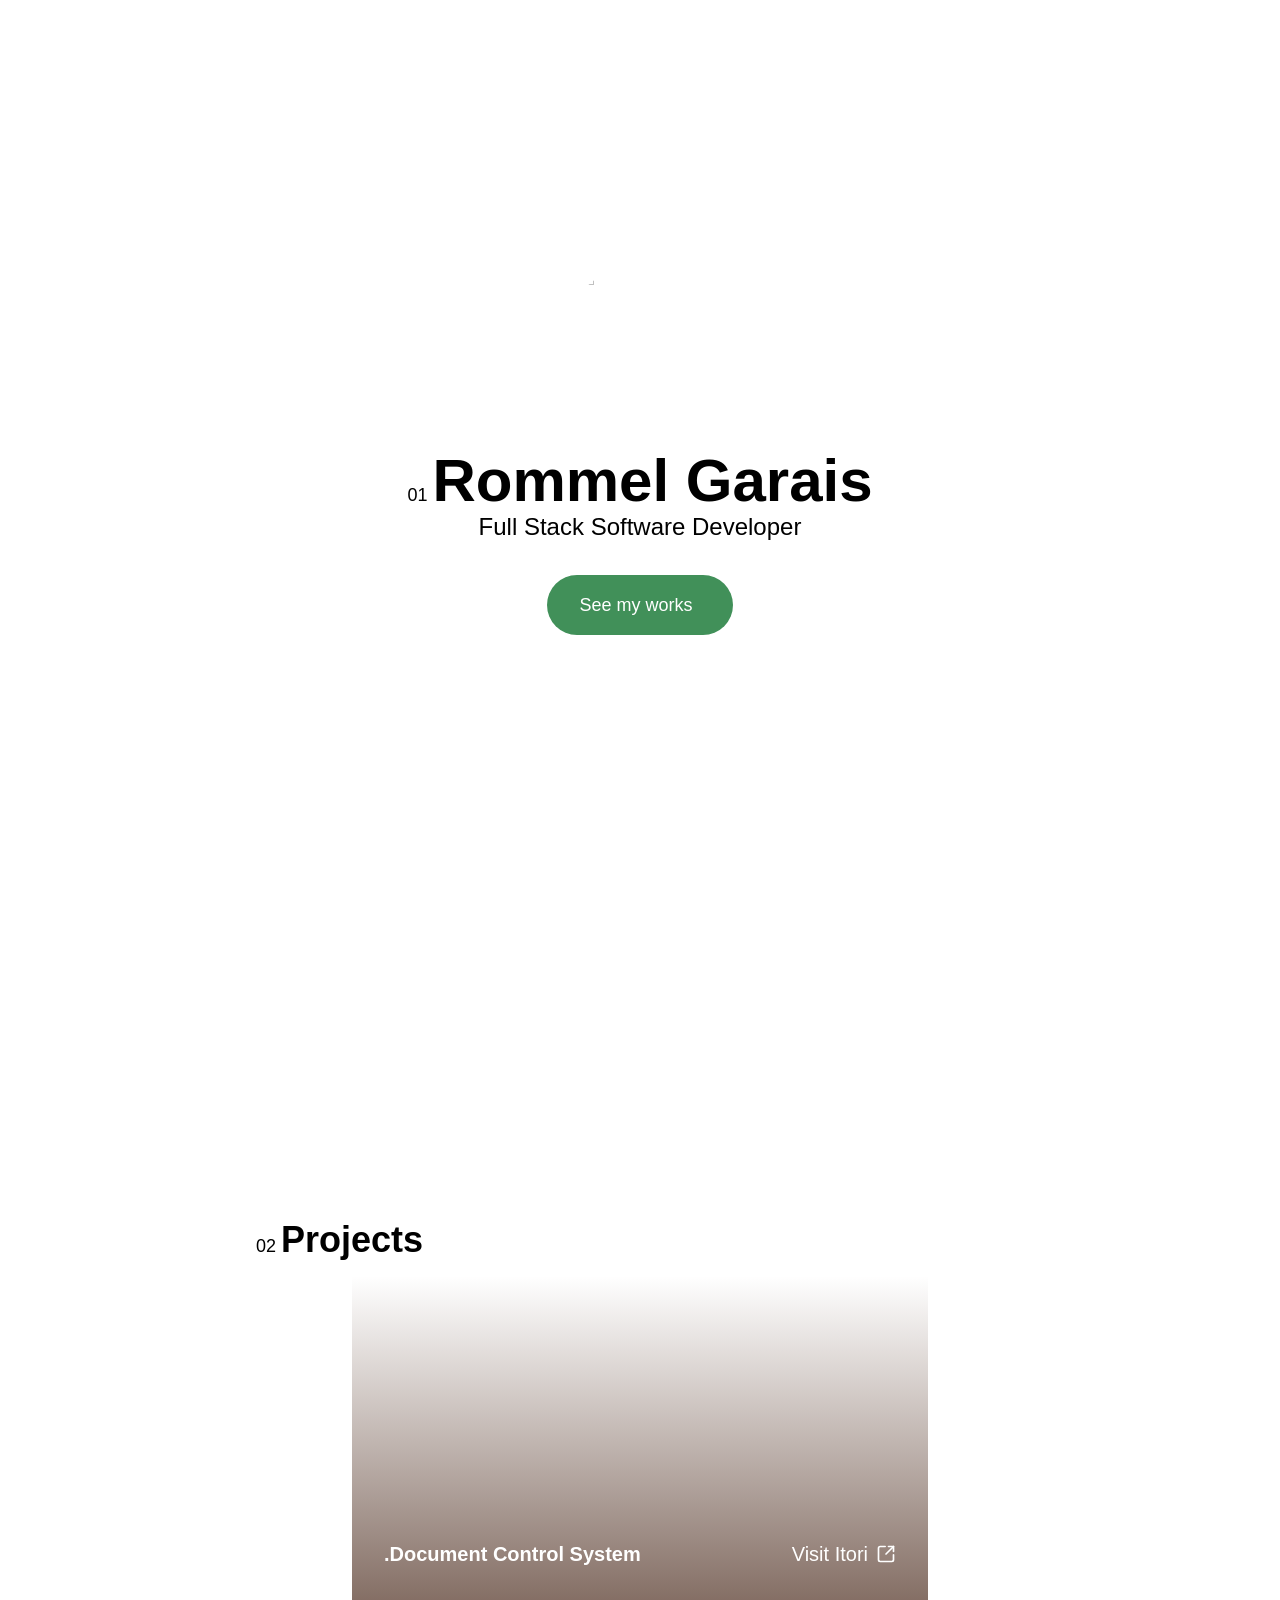
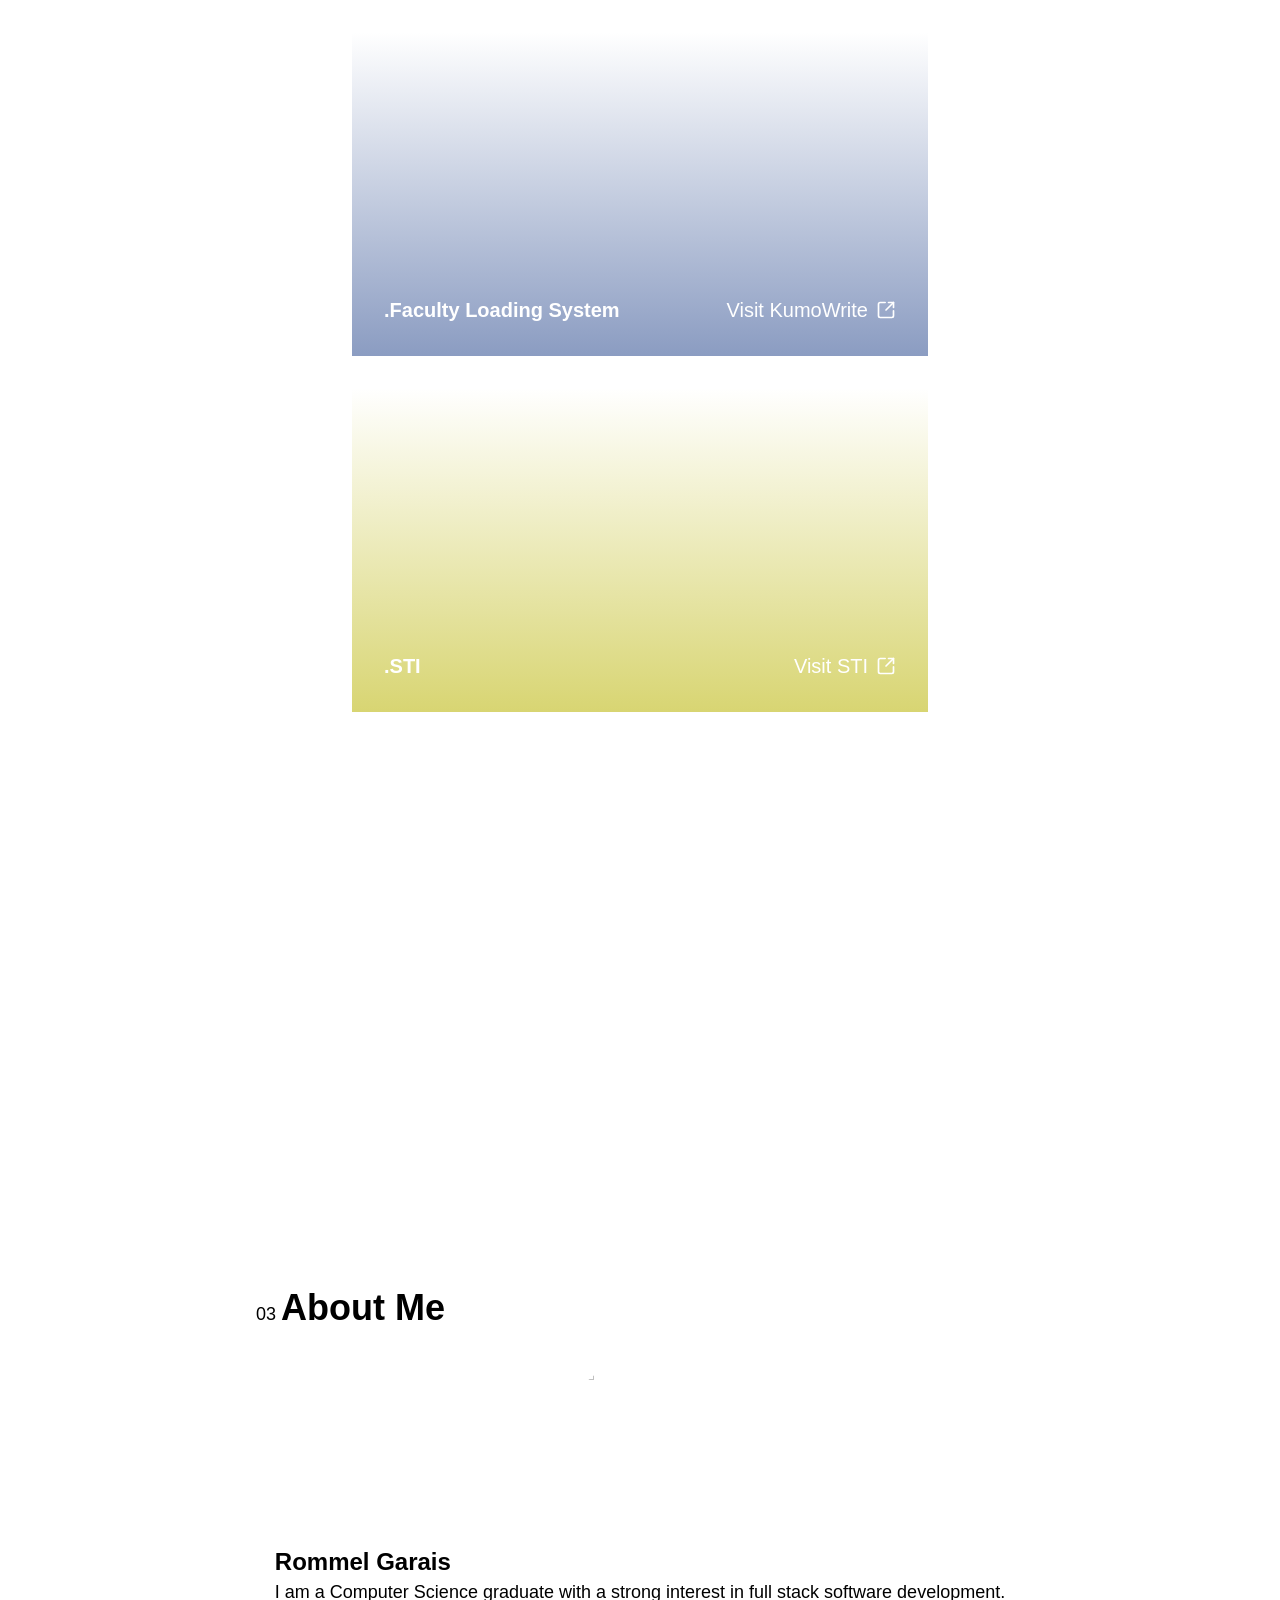
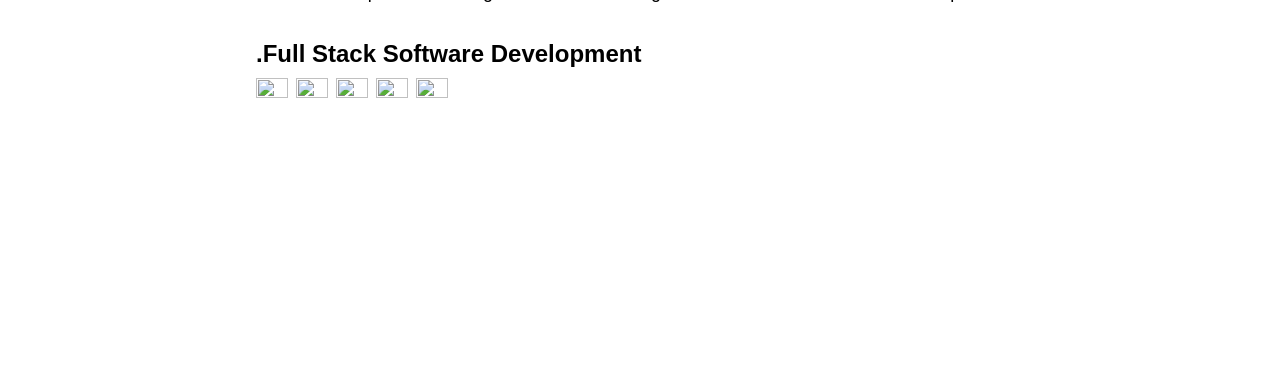
==== index.html @ 4a75caa4 "Integrate tailwindcss" ====
<!doctype html>
<html lang="en">
  <head>
    <meta charset="UTF-8" />
    <meta name="viewport" content="width=device-width, initial-scale=1.0" />
    <link href="./output.css" rel="stylesheet" />
    <title>Rommel Garais | Full Stack Developer</title>
  </head>
  <body class="flex flex-col gap-16">
    <section class="h-dvh">
      <div
        class="flex flex-col gap-4 md:gap-8 items-center justify-center h-full p-8 md:p-64"
      >
        <img
          src="./assets//images/profile-pic.webp"
          class="rounded-full aspect-square object-cover w-4/5 md:w-1/5"
          alt=""
        />
        <div class="flex flex-col gap-4 md:gap-8 items-center">
          <div>
            <p class="text-center">
              01 <span class="display1">Rommel Garais</span>
            </p>
            <p class="subdisplay text-center">Full Stack Software Developer</p>
          </div>
          <a
            href="#projects"
            class="cursor-pointer rounded-full px-8 py-4 bg-primary text-white w-full md:w-fit flex justify-center items-center gap-2"
          >
            <p>See my works</p>
            <img src="./assets/icons/arrow-right.svg" alt="" />
          </a>
        </div>
      </div>
    </section>
    <section class="h-max" id="projects">
      <div class="flex flex-col gap-4 p-8 md:p-64">
        <p>
          02
          <span class="display2">Projects</span>
        </p>
        <div class="flex flex-col gap-4 md:gap-8 md:mx-24">
          <div
            class="relative z-50 before:bg-linear-to-b before:from-white/0 before:to-[#5C3F32]/75 before:content-[''] before:absolute before:inset-0"
          >
            <div
              class="aspect-video group cursor-pointer w-full object-cover bg-cover bg-top flex items-end p-4 md:p-8 justify-between bg-[url('/assets/images/Itori-HomePage-Front.webp')]"
            >
              <h2 class="relative text-white">.Document Control System</h2>
              <a href="" class="relative text-white flex gap-2 hover:underline"
                ><span class="hidden md:block text-xl">Visit Itori</span>
                <img src="./assets/icons/square-arrow-up-right-exit.svg"
              /></a>
            </div>
          </div>
          <div
            class="relative z-50 before:bg-linear-to-b before:from-white/0 before:to-[#647BAD]/75 before:content-[''] before:absolute before:inset-0"
          >
            <div
              class="aspect-video group cursor-pointer w-full object-cover bg-cover bg-top flex items-end p-4 md:p-8 justify-between bg-[url('/assets/images/KumoWrite-HomePage-Front.webp')]"
            >
              <h2 class="relative text-white">.Faculty Loading System</h2>
              <a href="" class="relative text-white flex gap-2 hover:underline"
                ><span class="hidden md:block text-xl">Visit KumoWrite</span>
                <img src="./assets/icons/square-arrow-up-right-exit.svg" />
              </a>
            </div>
          </div>
          <div
            class="relative z-50 before:bg-linear-to-b before:from-white/0 before:to-[#CBC743]/75 before:content-[''] before:absolute before:inset-0"
          >
            <div
              class="aspect-video group cursor-pointer w-full object-cover bg-cover bg-top flex items-end p-4 md:p-8 justify-between bg-[url('/assets/images/stipromotionalWebPage-Front.webp')]"
            >
              <h2 class="relative text-white">.STI</h2>
              <a href="" class="relative text-white flex gap-2 hover:underline"
                ><span class="hidden md:block text-xl">Visit STI</span>
                <img src="./assets/icons/square-arrow-up-right-exit.svg" />
              </a>
            </div>
          </div>
        </div>
      </div>
    </section>
    <section class="h-dvh" id="aboutme">
      <div class="flex flex-col gap-8 p-8 md:p-64">
        <p>
          03
          <span class="display2">About Me</span>
        </p>
        <div class="flex flex-col justify-center items-center gap-8">
          <img
            src="./assets//images/profile-pic.webp"
            class="rounded-full aspect-square object-cover w-2/3 md:w-1/5"
            alt=""
          />
          <div>
            <h1>Rommel Garais</h1>
            <p>
              I am a Computer Science graduate with a strong interest in full
              stack software development.
            </p>
          </div>
        </div>
        <div class="">
          <div class="flex flex-col gap-2">
            <h1>.Full Stack Software Development</h1>
            <div class="flex gap-2">
              <img
                class="aspect-square w-8"
                src="./assets/icons/vscode-icon.svg"
                alt=""
              />
              <img
                class="aspect-square w-8"
                src="./assets/icons/html-icon.svg"
                alt=""
              />
              <img
                class="aspect-square w-8"
                src="./assets/icons/css-icon.svg"
                alt=""
              />
              <img
                class="aspect-square w-8"
                src="./assets/icons/javasript-icon.svg"
                alt=""
              />
              <img
                class="aspect-square w-8"
                src="./assets/icons/php-icon.svg"
                alt=""
              />
            </div>
          </div>
        </div>
      </div>
    </section>
  </body>
</html>
---- output.css ----
/*! tailwindcss v4.3.5 | MIT License | https://tailwindcss.com */
@layer properties;
@layer theme, base, components, utilities;
@layer theme {
  :root, :host {
    --font-sans: -apple-system, BlinkMacSystemFont, "Segoe UI", Roboto, "Helvetica Neue",
      "Noto Sans", Arial, sans-serif, "Apple Color Emoji", "Segoe UI Emoji",
      "Segoe UI Symbol", "Noto Color Emoji";
    --font-mono: ui-monospace, SFMono-Regular, Menlo, Monaco, Consolas, "Liberation Mono",
      "Courier New", monospace;
    --color-red-400: oklch(70.4% 0.191 22.216);
    --color-blue-400: oklch(70.7% 0.165 254.624);
    --color-black: #000;
    --color-white: #fff;
    --spacing: 0.25rem;
    --text-lg: 1.125rem;
    --text-lg--line-height: calc(1.75 / 1.125);
    --text-xl: 1.25rem;
    --text-xl--line-height: calc(1.75 / 1.25);
    --text-2xl: 1.5rem;
    --text-2xl--line-height: calc(2 / 1.5);
    --text-4xl: 2.25rem;
    --text-4xl--line-height: calc(2.5 / 2.25);
    --text-6xl: 3.75rem;
    --text-6xl--line-height: 1;
    --font-weight-semibold: 600;
    --font-weight-bold: 700;
    --aspect-video: 16 / 9;
    --default-font-family: var(--font-sans);
    --default-mono-font-family: var(--font-mono);
    --font-consola: "Consola", sans-serif;
    --color-primary: #419059;
  }
}
@layer base {
  *, ::after, ::before, ::backdrop, ::file-selector-button {
    box-sizing: border-box;
    margin: 0;
    padding: 0;
    border: 0 solid;
  }
  html, :host {
    line-height: 1.5;
    -webkit-text-size-adjust: 100%;
    tab-size: 4;
    font-family: var(--default-font-family, -apple-system, BlinkMacSystemFont, "Segoe UI", Roboto, "Helvetica Neue", "Noto Sans", Arial, sans-serif, "Apple Color Emoji", "Segoe UI Emoji", "Segoe UI Symbol", "Noto Color Emoji");
    font-feature-settings: var(--default-font-feature-settings, normal);
    font-variation-settings: var(--default-font-variation-settings, normal);
    -webkit-tap-highlight-color: transparent;
  }
  hr {
    height: 0;
    color: inherit;
    border-top-width: 1px;
  }
  abbr:where([title]) {
    -webkit-text-decoration: underline dotted;
    text-decoration: underline dotted;
  }
  h1, h2, h3, h4, h5, h6 {
    font-size: inherit;
    font-weight: inherit;
  }
  a {
    color: inherit;
    -webkit-text-decoration: inherit;
    text-decoration: inherit;
  }
  b, strong {
    font-weight: bolder;
  }
  code, kbd, samp, pre {
    font-family: var(--default-mono-font-family, ui-monospace, SFMono-Regular, Menlo, Monaco, Consolas, "Liberation Mono", "Courier New", monospace);
    font-feature-settings: var(--default-mono-font-feature-settings, normal);
    font-variation-settings: var(--default-mono-font-variation-settings, normal);
    font-size: 1em;
  }
  small {
    font-size: 80%;
  }
  sub, sup {
    font-size: 75%;
    line-height: 0;
    position: relative;
    vertical-align: baseline;
  }
  sub {
    bottom: -0.25em;
  }
  sup {
    top: -0.5em;
  }
  table {
    text-indent: 0;
    border-color: inherit;
    border-collapse: collapse;
  }
  :-moz-focusring:where(:not(iframe)) {
    outline: auto;
  }
  progress {
    vertical-align: baseline;
  }
  summary {
    display: list-item;
  }
  ol, ul, menu {
    list-style: none;
  }
  img, svg, video, canvas, audio, iframe, embed, object {
    display: block;
    vertical-align: middle;
  }
  img, video {
    max-width: 100%;
    height: auto;
  }
  button, input, select, optgroup, textarea, ::file-selector-button {
    font: inherit;
    font-feature-settings: inherit;
    font-variation-settings: inherit;
    letter-spacing: inherit;
    color: inherit;
    border-radius: 0;
    background-color: transparent;
    opacity: 1;
  }
  :where(select:is([multiple], [size])) optgroup {
    font-weight: bolder;
  }
  :where(select:is([multiple], [size])) optgroup option {
    padding-inline-start: 20px;
  }
  ::file-selector-button {
    margin-inline-end: 4px;
  }
  ::placeholder {
    opacity: 1;
  }
  @supports (not (-webkit-appearance: -apple-pay-button))  or (contain-intrinsic-size: 1px) {
    ::placeholder {
      color: currentcolor;
      @supports (color: color-mix(in lab, red, red)) {
        color: color-mix(in oklab, currentcolor 50%, transparent);
      }
    }
  }
  textarea {
    resize: vertical;
  }
  ::-webkit-search-decoration {
    -webkit-appearance: none;
  }
  ::-webkit-date-and-time-value {
    min-height: 1lh;
    text-align: inherit;
  }
  ::-webkit-datetime-edit {
    display: inline-flex;
  }
  ::-webkit-datetime-edit-fields-wrapper {
    padding: 0;
  }
  ::-webkit-datetime-edit, ::-webkit-datetime-edit-year-field, ::-webkit-datetime-edit-month-field, ::-webkit-datetime-edit-day-field, ::-webkit-datetime-edit-hour-field, ::-webkit-datetime-edit-minute-field, ::-webkit-datetime-edit-second-field, ::-webkit-datetime-edit-millisecond-field, ::-webkit-datetime-edit-meridiem-field {
    padding-block: 0;
  }
  ::-webkit-calendar-picker-indicator {
    line-height: 1;
  }
  :-moz-ui-invalid {
    box-shadow: none;
  }
  button, input:where([type="button"], [type="reset"], [type="submit"]), ::file-selector-button {
    appearance: button;
  }
  ::-webkit-inner-spin-button, ::-webkit-outer-spin-button {
    height: auto;
  }
  [hidden]:where(:not([hidden="until-found"])) {
    display: none !important;
  }
}
@layer utilities {
  .relative {
    position: relative;
  }
  .z-50 {
    z-index: 50;
  }
  .m-8 {
    margin: calc(var(--spacing) * 8);
  }
  .flex {
    display: flex;
  }
  .grid {
    display: grid;
  }
  .hidden {
    display: none;
  }
  .inline {
    display: inline;
  }
  .table {
    display: table;
  }
  .aspect-square {
    aspect-ratio: 1 / 1;
  }
  .aspect-video {
    aspect-ratio: var(--aspect-video);
  }
  .h-40 {
    height: calc(var(--spacing) * 40);
  }
  .h-dvh {
    height: 100dvh;
  }
  .h-full {
    height: 100%;
  }
  .h-max {
    height: max-content;
  }
  .w-1 {
    width: var(--spacing);
  }
  .w-1\/2 {
    width: calc(1 / 2 * 100%);
  }
  .w-1\/3 {
    width: calc(1 / 3 * 100%);
  }
  .w-2 {
    width: calc(var(--spacing) * 2);
  }
  .w-2\/3 {
    width: calc(2 / 3 * 100%);
  }
  .w-4 {
    width: calc(var(--spacing) * 4);
  }
  .w-4\/5 {
    width: calc(4 / 5 * 100%);
  }
  .w-8 {
    width: calc(var(--spacing) * 8);
  }
  .w-20 {
    width: calc(var(--spacing) * 20);
  }
  .w-full {
    width: 100%;
  }
  .border-collapse {
    border-collapse: collapse;
  }
  .transform {
    transform: var(--tw-rotate-x, ) var(--tw-rotate-y, ) var(--tw-rotate-z, ) var(--tw-skew-x, ) var(--tw-skew-y, );
  }
  .cursor-pointer {
    cursor: pointer;
  }
  .resize {
    resize: both;
  }
  .grid-cols-2 {
    grid-template-columns: repeat(2, minmax(0, 1fr));
  }
  .flex-col {
    flex-direction: column;
  }
  .items-center {
    align-items: center;
  }
  .items-end {
    align-items: flex-end;
  }
  .justify-between {
    justify-content: space-between;
  }
  .justify-center {
    justify-content: center;
  }
  .gap-2 {
    gap: calc(var(--spacing) * 2);
  }
  .gap-4 {
    gap: calc(var(--spacing) * 4);
  }
  .gap-8 {
    gap: calc(var(--spacing) * 8);
  }
  .gap-16 {
    gap: calc(var(--spacing) * 16);
  }
  .rounded-full {
    border-radius: calc(infinity * 1px);
  }
  .border {
    border-style: var(--tw-border-style);
    border-width: 1px;
  }
  .bg-black {
    background-color: var(--color-black);
  }
  .bg-black\/50 {
    background-color: color-mix(in srgb, #000 50%, transparent);
    @supports (color: color-mix(in lab, red, red)) {
      background-color: color-mix(in oklab, var(--color-black) 50%, transparent);
    }
  }
  .bg-primary {
    background-color: var(--color-primary);
  }
  .bg-red-400 {
    background-color: var(--color-red-400);
  }
  .bg-red-400\/50 {
    background-color: color-mix(in srgb, oklch(70.4% 0.191 22.216) 50%, transparent);
    @supports (color: color-mix(in lab, red, red)) {
      background-color: color-mix(in oklab, var(--color-red-400) 50%, transparent);
    }
  }
  .bg-linear-to-b {
    --tw-gradient-position: to bottom;
    @supports (background-image: linear-gradient(in lab, red, red)) {
      --tw-gradient-position: to bottom in oklab;
    }
    background-image: linear-gradient(var(--tw-gradient-stops));
  }
  .bg-linear-to-r {
    --tw-gradient-position: to right;
    @supports (background-image: linear-gradient(in lab, red, red)) {
      --tw-gradient-position: to right in oklab;
    }
    background-image: linear-gradient(var(--tw-gradient-stops));
  }
  .bg-\[url\(\'\/assets\/images\/Itori-HomePage-Front\.webp\'\)\] {
    background-image: url('/assets/images/Itori-HomePage-Front.webp');
  }
  .bg-\[url\(\'\/assets\/images\/KumoWrite-HomePage-Front\.webp\'\)\] {
    background-image: url('/assets/images/KumoWrite-HomePage-Front.webp');
  }
  .bg-\[url\(\'\/assets\/images\/stippromotionalWebPage-Front\.webp\'\)\] {
    background-image: url('/assets/images/stippromotionalWebPage-Front.webp');
  }
  .bg-\[url\(\'\/assets\/images\/stipromotionalWebPage-Front\.webp\'\)\] {
    background-image: url('/assets/images/stipromotionalWebPage-Front.webp');
  }
  .from-red-400 {
    --tw-gradient-from: var(--color-red-400);
    --tw-gradient-stops: var(--tw-gradient-via-stops, var(--tw-gradient-position), var(--tw-gradient-from) var(--tw-gradient-from-position), var(--tw-gradient-to) var(--tw-gradient-to-position));
  }
  .to-blue-400 {
    --tw-gradient-to: var(--color-blue-400);
    --tw-gradient-stops: var(--tw-gradient-via-stops, var(--tw-gradient-position), var(--tw-gradient-from) var(--tw-gradient-from-position), var(--tw-gradient-to) var(--tw-gradient-to-position));
  }
  .bg-cover {
    background-size: cover;
  }
  .bg-top {
    background-position: top;
  }
  .object-contain {
    object-fit: contain;
  }
  .object-cover {
    object-fit: cover;
  }
  .object-scale-down {
    object-fit: scale-down;
  }
  .object-top {
    object-position: top;
  }
  .p-4 {
    padding: calc(var(--spacing) * 4);
  }
  .p-8 {
    padding: calc(var(--spacing) * 8);
  }
  .px-8 {
    padding-inline: calc(var(--spacing) * 8);
  }
  .py-4 {
    padding-block: calc(var(--spacing) * 4);
  }
  .text-center {
    text-align: center;
  }
  .text-2xl {
    font-size: var(--text-2xl);
    line-height: var(--tw-leading, var(--text-2xl--line-height));
  }
  .text-xl {
    font-size: var(--text-xl);
    line-height: var(--tw-leading, var(--text-xl--line-height));
  }
  .text-white {
    color: var(--color-white);
  }
  .lowercase {
    text-transform: lowercase;
  }
  .underline {
    text-decoration-line: underline;
  }
  .outline {
    outline-style: var(--tw-outline-style);
    outline-width: 1px;
  }
  @media (hover: hover) {
    :is(:where(.group):hover .group-hover\:block) {
      display: block;
    }
    :is(:where(.group):hover .group-hover\:inline) {
      display: inline;
    }
    :is(:where(.group):hover .group-hover\:bg-red-400) {
      background-color: var(--color-red-400);
    }
    :is(:where(.group):hover .group-hover\:text-red-400) {
      color: var(--color-red-400);
    }
    :is(:where(.group):hover .group-hover\:underline) {
      text-decoration-line: underline;
    }
  }
  .before\:absolute::before {
    content: var(--tw-content);
    position: absolute;
  }
  .before\:inset-0::before {
    content: var(--tw-content);
    inset: 0px;
  }
  .before\:bg-red-400\/50::before {
    content: var(--tw-content);
    background-color: color-mix(in srgb, oklch(70.4% 0.191 22.216) 50%, transparent);
    @supports (color: color-mix(in lab, red, red)) {
      background-color: color-mix(in oklab, var(--color-red-400) 50%, transparent);
    }
  }
  .before\:bg-linear-to-b::before {
    content: var(--tw-content);
    --tw-gradient-position: to bottom;
    @supports (background-image: linear-gradient(in lab, red, red)) {
      --tw-gradient-position: to bottom in oklab;
    }
    background-image: linear-gradient(var(--tw-gradient-stops));
  }
  .before\:from-\[\#5C3F32\]::before {
    content: var(--tw-content);
    --tw-gradient-from: #5C3F32;
    --tw-gradient-stops: var(--tw-gradient-via-stops, var(--tw-gradient-position), var(--tw-gradient-from) var(--tw-gradient-from-position), var(--tw-gradient-to) var(--tw-gradient-to-position));
  }
  .before\:from-red-400::before {
    content: var(--tw-content);
    --tw-gradient-from: var(--color-red-400);
    --tw-gradient-stops: var(--tw-gradient-via-stops, var(--tw-gradient-position), var(--tw-gradient-from) var(--tw-gradient-from-position), var(--tw-gradient-to) var(--tw-gradient-to-position));
  }
  .before\:from-red-400\/50::before {
    content: var(--tw-content);
    --tw-gradient-from: color-mix(in srgb, oklch(70.4% 0.191 22.216) 50%, transparent);
    @supports (color: color-mix(in lab, red, red)) {
      --tw-gradient-from: color-mix(in oklab, var(--color-red-400) 50%, transparent);
    }
    --tw-gradient-stops: var(--tw-gradient-via-stops, var(--tw-gradient-position), var(--tw-gradient-from) var(--tw-gradient-from-position), var(--tw-gradient-to) var(--tw-gradient-to-position));
  }
  .before\:from-white\/0::before {
    content: var(--tw-content);
    --tw-gradient-from: color-mix(in srgb, #fff 0%, transparent);
    @supports (color: color-mix(in lab, red, red)) {
      --tw-gradient-from: color-mix(in oklab, var(--color-white) 0%, transparent);
    }
    --tw-gradient-stops: var(--tw-gradient-via-stops, var(--tw-gradient-position), var(--tw-gradient-from) var(--tw-gradient-from-position), var(--tw-gradient-to) var(--tw-gradient-to-position));
  }
  .before\:to-\[\#5C3F32\]::before {
    content: var(--tw-content);
    --tw-gradient-to: #5C3F32;
    --tw-gradient-stops: var(--tw-gradient-via-stops, var(--tw-gradient-position), var(--tw-gradient-from) var(--tw-gradient-from-position), var(--tw-gradient-to) var(--tw-gradient-to-position));
  }
  .before\:to-\[\#5C3F32\]\/75::before {
    content: var(--tw-content);
    --tw-gradient-to: color-mix(in oklab, #5C3F32 75%, transparent);
    --tw-gradient-stops: var(--tw-gradient-via-stops, var(--tw-gradient-position), var(--tw-gradient-from) var(--tw-gradient-from-position), var(--tw-gradient-to) var(--tw-gradient-to-position));
  }
  .before\:to-\[\#647BAD\]::before {
    content: var(--tw-content);
    --tw-gradient-to: #647BAD;
    --tw-gradient-stops: var(--tw-gradient-via-stops, var(--tw-gradient-position), var(--tw-gradient-from) var(--tw-gradient-from-position), var(--tw-gradient-to) var(--tw-gradient-to-position));
  }
  .before\:to-\[\#647BAD\]\/25::before {
    content: var(--tw-content);
    --tw-gradient-to: color-mix(in oklab, #647BAD 25%, transparent);
    --tw-gradient-stops: var(--tw-gradient-via-stops, var(--tw-gradient-position), var(--tw-gradient-from) var(--tw-gradient-from-position), var(--tw-gradient-to) var(--tw-gradient-to-position));
  }
  .before\:to-\[\#647BAD\]\/50::before {
    content: var(--tw-content);
    --tw-gradient-to: color-mix(in oklab, #647BAD 50%, transparent);
    --tw-gradient-stops: var(--tw-gradient-via-stops, var(--tw-gradient-position), var(--tw-gradient-from) var(--tw-gradient-from-position), var(--tw-gradient-to) var(--tw-gradient-to-position));
  }
  .before\:to-\[\#647BAD\]\/75::before {
    content: var(--tw-content);
    --tw-gradient-to: color-mix(in oklab, #647BAD 75%, transparent);
    --tw-gradient-stops: var(--tw-gradient-via-stops, var(--tw-gradient-position), var(--tw-gradient-from) var(--tw-gradient-from-position), var(--tw-gradient-to) var(--tw-gradient-to-position));
  }
  .before\:to-\[\#CBC743\]::before {
    content: var(--tw-content);
    --tw-gradient-to: #CBC743;
    --tw-gradient-stops: var(--tw-gradient-via-stops, var(--tw-gradient-position), var(--tw-gradient-from) var(--tw-gradient-from-position), var(--tw-gradient-to) var(--tw-gradient-to-position));
  }
  .before\:to-\[\#CBC743\]\/75::before {
    content: var(--tw-content);
    --tw-gradient-to: color-mix(in oklab, #CBC743 75%, transparent);
    --tw-gradient-stops: var(--tw-gradient-via-stops, var(--tw-gradient-position), var(--tw-gradient-from) var(--tw-gradient-from-position), var(--tw-gradient-to) var(--tw-gradient-to-position));
  }
  .before\:to-blue-400::before {
    content: var(--tw-content);
    --tw-gradient-to: var(--color-blue-400);
    --tw-gradient-stops: var(--tw-gradient-via-stops, var(--tw-gradient-position), var(--tw-gradient-from) var(--tw-gradient-from-position), var(--tw-gradient-to) var(--tw-gradient-to-position));
  }
  .before\:to-blue-400\/50::before {
    content: var(--tw-content);
    --tw-gradient-to: color-mix(in srgb, oklch(70.7% 0.165 254.624) 50%, transparent);
    @supports (color: color-mix(in lab, red, red)) {
      --tw-gradient-to: color-mix(in oklab, var(--color-blue-400) 50%, transparent);
    }
    --tw-gradient-stops: var(--tw-gradient-via-stops, var(--tw-gradient-position), var(--tw-gradient-from) var(--tw-gradient-from-position), var(--tw-gradient-to) var(--tw-gradient-to-position));
  }
  .before\:content-\[\'\'\]::before {
    --tw-content: '';
    content: var(--tw-content);
  }
  @media (hover: hover) {
    .hover\:block:hover {
      display: block;
    }
    .hover\:inline:hover {
      display: inline;
    }
    .hover\:text-red-400:hover {
      color: var(--color-red-400);
    }
    .hover\:underline:hover {
      text-decoration-line: underline;
    }
    .hover\:shadow-2xl:hover {
      --tw-shadow: 0 25px 50px -12px var(--tw-shadow-color, rgb(0 0 0 / 0.25));
      box-shadow: var(--tw-inset-shadow), var(--tw-inset-ring-shadow), var(--tw-ring-offset-shadow), var(--tw-ring-shadow), var(--tw-shadow);
    }
  }
  @media (width >= 48rem) {
    .md\:m-24 {
      margin: calc(var(--spacing) * 24);
    }
    .md\:mx-24 {
      margin-inline: calc(var(--spacing) * 24);
    }
    .md\:block {
      display: block;
    }
    .md\:w-1\/5 {
      width: calc(1 / 5 * 100%);
    }
    .md\:w-fit {
      width: fit-content;
    }
    .md\:gap-8 {
      gap: calc(var(--spacing) * 8);
    }
    .md\:gap-12 {
      gap: calc(var(--spacing) * 12);
    }
    .md\:gap-16 {
      gap: calc(var(--spacing) * 16);
    }
    .md\:p-8 {
      padding: calc(var(--spacing) * 8);
    }
    .md\:p-16 {
      padding: calc(var(--spacing) * 16);
    }
    .md\:p-32 {
      padding: calc(var(--spacing) * 32);
    }
    .md\:p-48 {
      padding: calc(var(--spacing) * 48);
    }
    .md\:p-56 {
      padding: calc(var(--spacing) * 56);
    }
    .md\:p-64 {
      padding: calc(var(--spacing) * 64);
    }
  }
}
@font-face {
  font-family: "Consola";
  src: url("./assets/fonts/CONSOLA.TTF");
}
.display1 {
  font-family: var(--font-consola);
  font-size: var(--text-6xl);
  line-height: var(--tw-leading, var(--text-6xl--line-height));
  --tw-font-weight: var(--font-weight-semibold);
  font-weight: var(--font-weight-semibold);
}
.display2 {
  font-family: var(--font-consola);
  font-size: var(--text-4xl);
  line-height: var(--tw-leading, var(--text-4xl--line-height));
  --tw-font-weight: var(--font-weight-semibold);
  font-weight: var(--font-weight-semibold);
}
.subdisplay {
  font-family: var(--font-consola);
  font-size: var(--text-2xl);
  line-height: var(--tw-leading, var(--text-2xl--line-height));
}
h1 {
  font-family: var(--font-consola);
  font-size: var(--text-2xl);
  line-height: var(--tw-leading, var(--text-2xl--line-height));
  --tw-font-weight: var(--font-weight-bold);
  font-weight: var(--font-weight-bold);
}
h2 {
  font-family: var(--font-consola);
  font-size: var(--text-xl);
  line-height: var(--tw-leading, var(--text-xl--line-height));
  --tw-font-weight: var(--font-weight-bold);
  font-weight: var(--font-weight-bold);
}
h3 {
  font-family: var(--font-consola);
  font-size: var(--text-lg);
  line-height: var(--tw-leading, var(--text-lg--line-height));
  --tw-font-weight: var(--font-weight-bold);
  font-weight: var(--font-weight-bold);
}
p, a {
  font-family: var(--font-consola);
  font-size: var(--text-lg);
  line-height: var(--tw-leading, var(--text-lg--line-height));
}
@property --tw-rotate-x {
  syntax: "*";
  inherits: false;
}
@property --tw-rotate-y {
  syntax: "*";
  inherits: false;
}
@property --tw-rotate-z {
  syntax: "*";
  inherits: false;
}
@property --tw-skew-x {
  syntax: "*";
  inherits: false;
}
@property --tw-skew-y {
  syntax: "*";
  inherits: false;
}
@property --tw-border-style {
  syntax: "*";
  inherits: false;
  initial-value: solid;
}
@property --tw-gradient-position {
  syntax: "*";
  inherits: false;
}
@property --tw-gradient-from {
  syntax: "<color>";
  inherits: false;
  initial-value: #0000;
}
@property --tw-gradient-via {
  syntax: "<color>";
  inherits: false;
  initial-value: #0000;
}
@property --tw-gradient-to {
  syntax: "<color>";
  inherits: false;
  initial-value: #0000;
}
@property --tw-gradient-stops {
  syntax: "*";
  inherits: false;
}
@property --tw-gradient-via-stops {
  syntax: "*";
  inherits: false;
}
@property --tw-gradient-from-position {
  syntax: "<length-percentage>";
  inherits: false;
  initial-value: 0%;
}
@property --tw-gradient-via-position {
  syntax: "<length-percentage>";
  inherits: false;
  initial-value: 50%;
}
@property --tw-gradient-to-position {
  syntax: "<length-percentage>";
  inherits: false;
  initial-value: 100%;
}
@property --tw-outline-style {
  syntax: "*";
  inherits: false;
  initial-value: solid;
}
@property --tw-content {
  syntax: "*";
  initial-value: "";
  inherits: false;
}
@property --tw-shadow {
  syntax: "*";
  inherits: false;
  initial-value: 0 0 #0000;
}
@property --tw-shadow-color {
  syntax: "*";
  inherits: false;
}
@property --tw-shadow-alpha {
  syntax: "<percentage>";
  inherits: false;
  initial-value: 100%;
}
@property --tw-inset-shadow {
  syntax: "*";
  inherits: false;
  initial-value: 0 0 #0000;
}
@property --tw-inset-shadow-color {
  syntax: "*";
  inherits: false;
}
@property --tw-inset-shadow-alpha {
  syntax: "<percentage>";
  inherits: false;
  initial-value: 100%;
}
@property --tw-ring-color {
  syntax: "*";
  inherits: false;
}
@property --tw-ring-shadow {
  syntax: "*";
  inherits: false;
  initial-value: 0 0 #0000;
}
@property --tw-inset-ring-color {
  syntax: "*";
  inherits: false;
}
@property --tw-inset-ring-shadow {
  syntax: "*";
  inherits: false;
  initial-value: 0 0 #0000;
}
@property --tw-ring-inset {
  syntax: "*";
  inherits: false;
}
@property --tw-ring-offset-width {
  syntax: "<length>";
  inherits: false;
  initial-value: 0px;
}
@property --tw-ring-offset-color {
  syntax: "*";
  inherits: false;
  initial-value: #fff;
}
@property --tw-ring-offset-shadow {
  syntax: "*";
  inherits: false;
  initial-value: 0 0 #0000;
}
@property --tw-font-weight {
  syntax: "*";
  inherits: false;
}
@layer properties {
  @supports ((-webkit-hyphens: none) and (not (margin-trim: block))) or ((-moz-orient: inline) and (not (color:rgb(from red r g b)))) {
    *, ::before, ::after, ::backdrop {
      --tw-rotate-x: initial;
      --tw-rotate-y: initial;
      --tw-rotate-z: initial;
      --tw-skew-x: initial;
      --tw-skew-y: initial;
      --tw-border-style: solid;
      --tw-gradient-position: initial;
      --tw-gradient-from: #0000;
      --tw-gradient-via: #0000;
      --tw-gradient-to: #0000;
      --tw-gradient-stops: initial;
      --tw-gradient-via-stops: initial;
      --tw-gradient-from-position: 0%;
      --tw-gradient-via-position: 50%;
      --tw-gradient-to-position: 100%;
      --tw-outline-style: solid;
      --tw-content: "";
      --tw-shadow: 0 0 #0000;
      --tw-shadow-color: initial;
      --tw-shadow-alpha: 100%;
      --tw-inset-shadow: 0 0 #0000;
      --tw-inset-shadow-color: initial;
      --tw-inset-shadow-alpha: 100%;
      --tw-ring-color: initial;
      --tw-ring-shadow: 0 0 #0000;
      --tw-inset-ring-color: initial;
      --tw-inset-ring-shadow: 0 0 #0000;
      --tw-ring-inset: initial;
      --tw-ring-offset-width: 0px;
      --tw-ring-offset-color: #fff;
      --tw-ring-offset-shadow: 0 0 #0000;
      --tw-font-weight: initial;
    }
  }
}
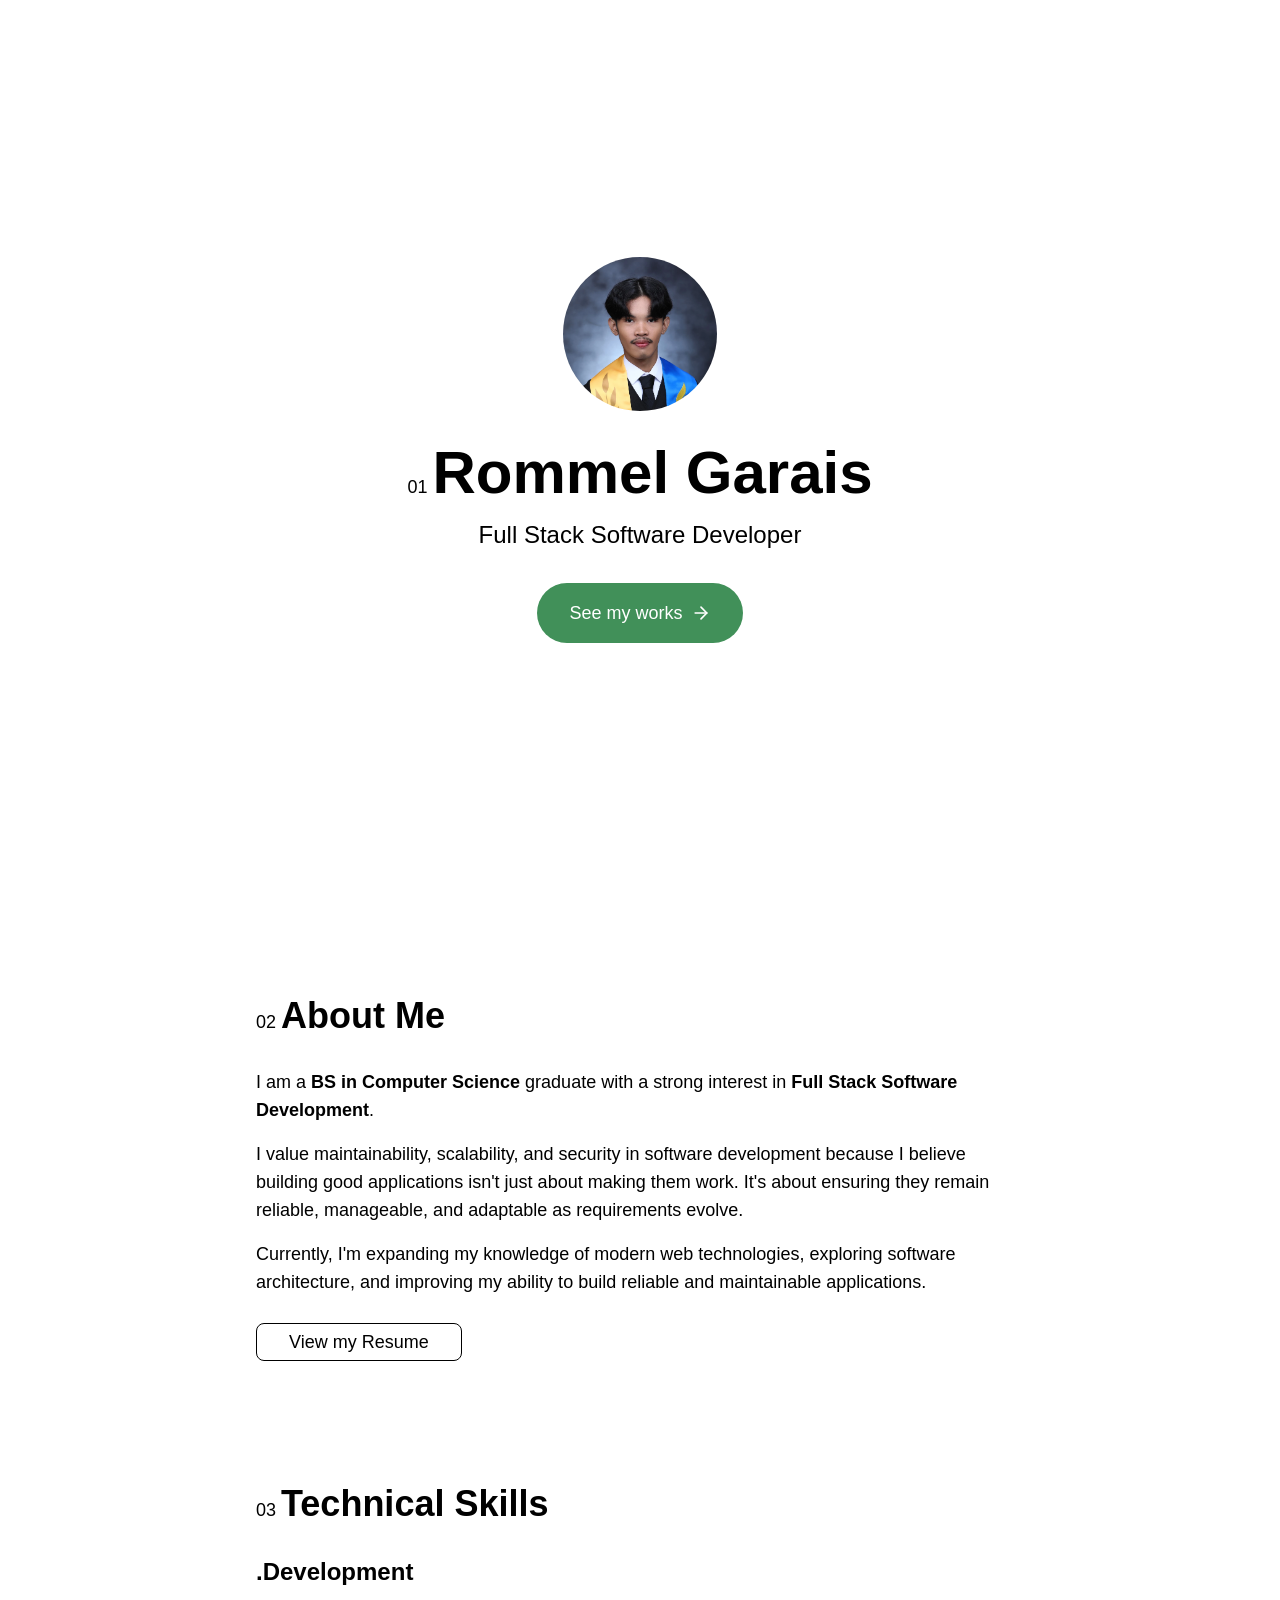
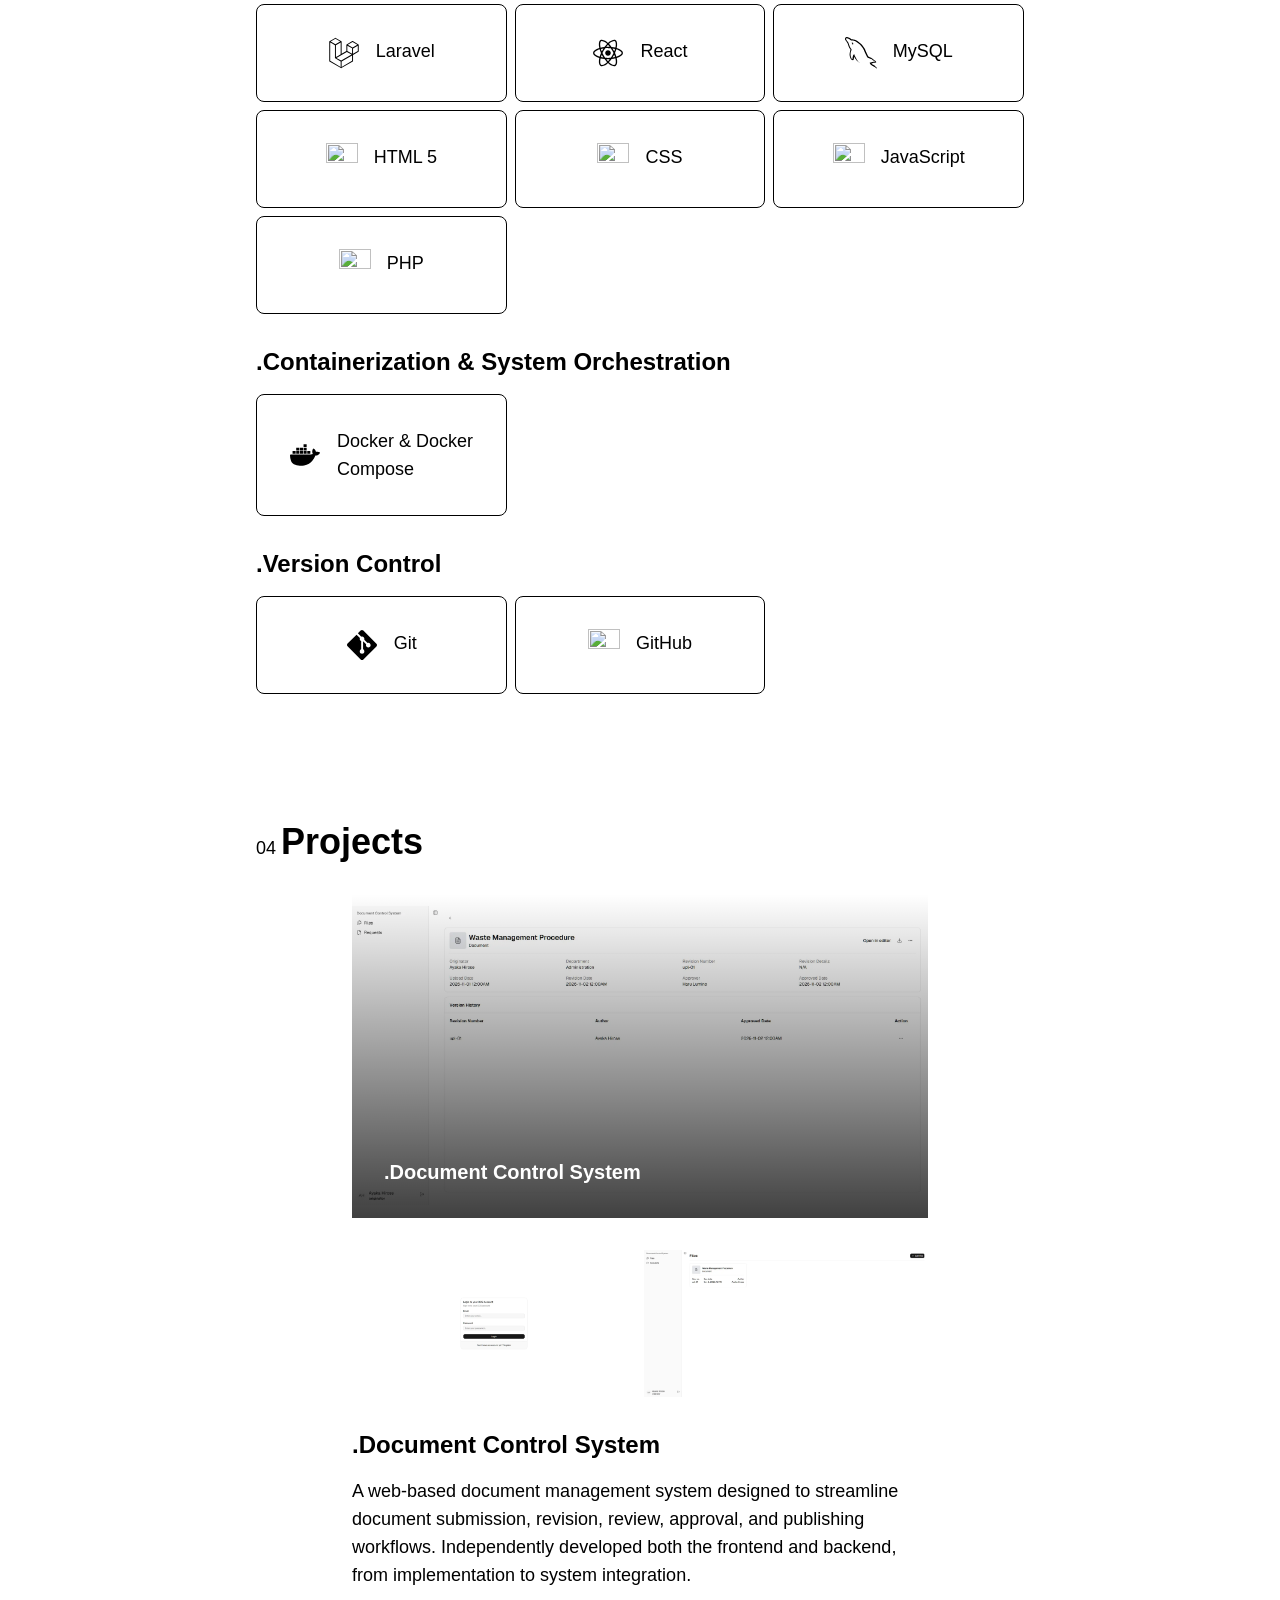
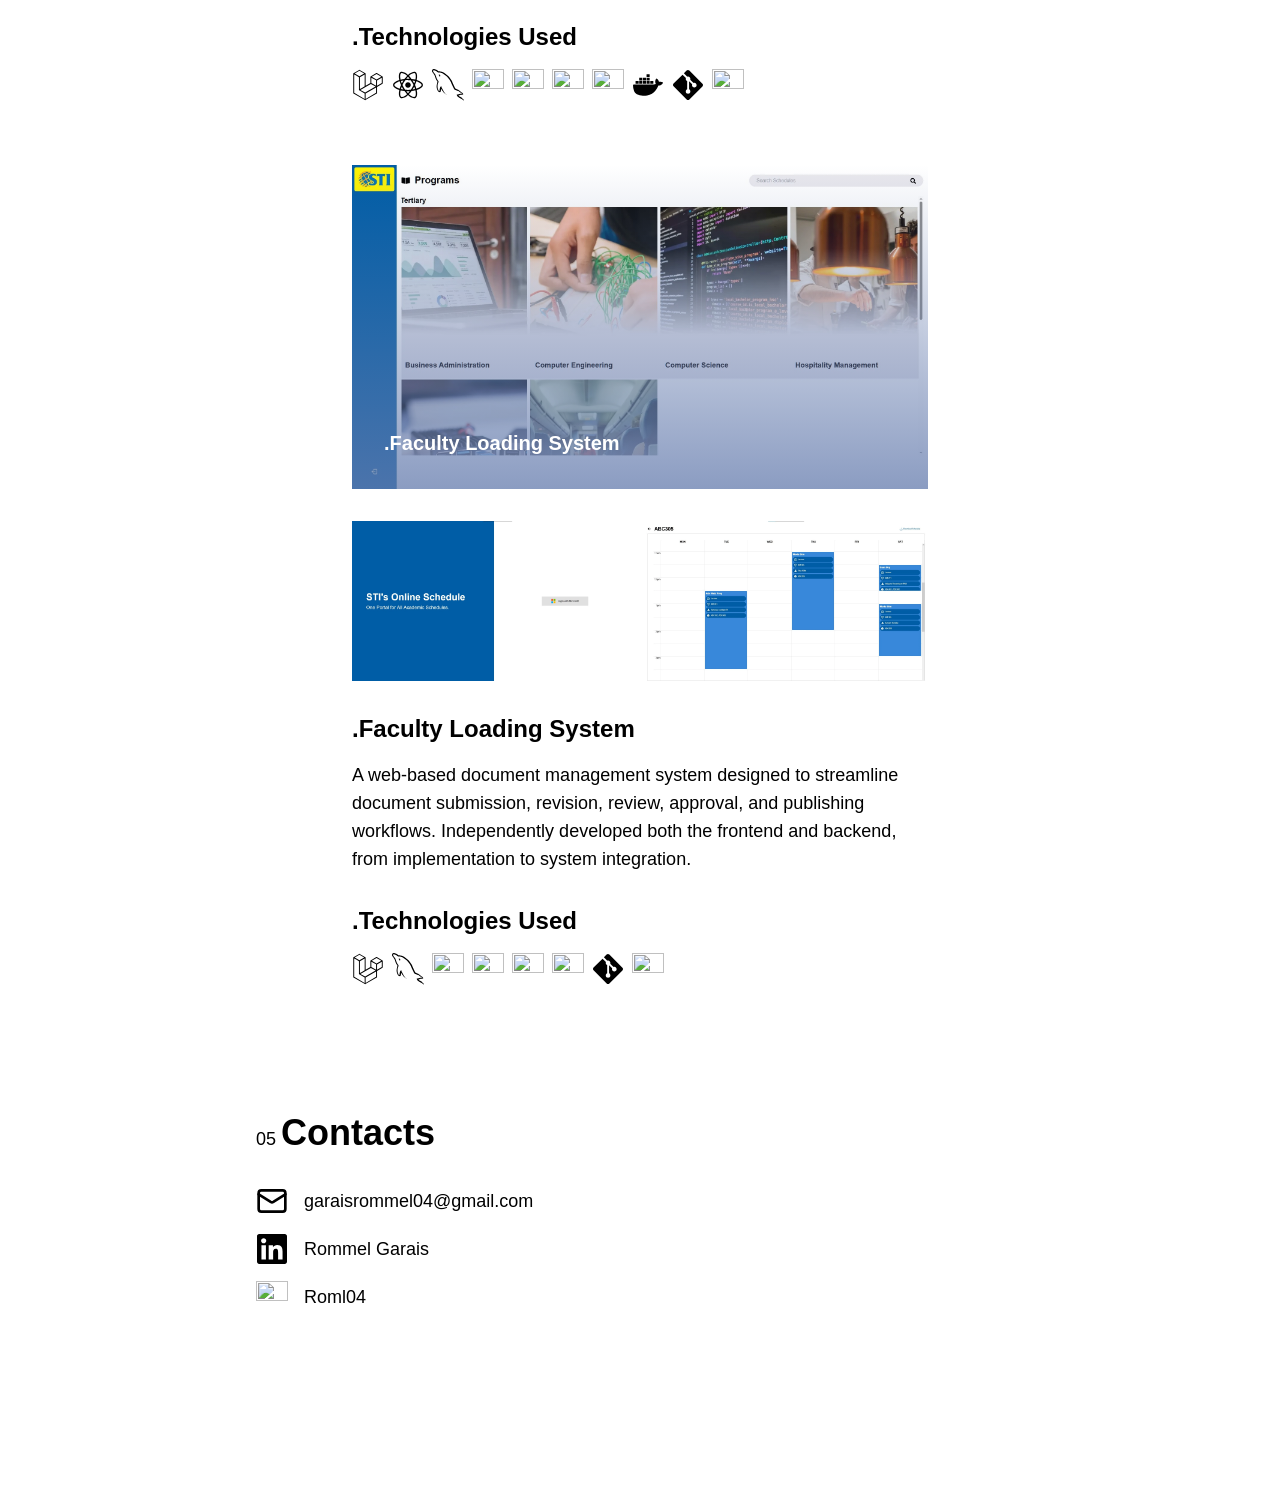
==== commit 5fee5c1f: "Added technical skills section and contacts" ====
--- a/index.html
+++ b/index.html
@@ -4,137 +4,445 @@
     <meta charset="UTF-8" />
     <meta name="viewport" content="width=device-width, initial-scale=1.0" />
     <link href="./output.css" rel="stylesheet" />
+    <link href="./portfolio.css" rel="stylesheet" />
     <title>Rommel Garais | Full Stack Developer</title>
   </head>
   <body class="flex flex-col gap-16">
+    <!-- Intro/Hero Section -->
     <section class="h-dvh">
       <div
-        class="flex flex-col gap-4 md:gap-8 items-center justify-center h-full p-8 md:p-64"
+        class="flex flex-col gap-4 md:gap-8 items-center justify-center h-full p-8 md:px-64"
       >
         <img
           src="./assets//images/profile-pic.webp"
-          class="rounded-full aspect-square object-cover w-4/5 md:w-1/5"
+          class="transition-transform duration-300 ease-in-out hover:scale-110 rounded-full aspect-square object-cover w-2/3 md:w-1/5"
           alt=""
         />
         <div class="flex flex-col gap-4 md:gap-8 items-center">
-          <div>
+          <div class="flex flex-col gap-4">
             <p class="text-center">
               01 <span class="display1">Rommel Garais</span>
             </p>
             <p class="subdisplay text-center">Full Stack Software Developer</p>
           </div>
-          <a
-            href="#projects"
-            class="cursor-pointer rounded-full px-8 py-4 bg-primary text-white w-full md:w-fit flex justify-center items-center gap-2"
+          <button
+            class="cursor-pointer rounded-full px-8 py-4 transition-colors duration-300 hover:bg-primary-dark bg-primary text-white w-full md:w-fit flex justify-center items-center gap-2"
+            onclick="
+              document.getElementById('projects').scrollIntoView({
+                behavior: 'smooth',
+                block: 'start',
+              })
+            "
           >
             <p>See my works</p>
             <img src="./assets/icons/arrow-right.svg" alt="" />
-          </a>
+          </button>
+          <!-- <a
+            href="#projects"
+            class="cursor-pointer rounded-full px-8 py-4 transition-colors duration-300 hover:bg-primary-dark bg-primary text-white w-full md:w-fit flex justify-center items-center gap-2"
+          >
+          </a> -->
         </div>
       </div>
     </section>
-    <section class="h-max" id="projects">
-      <div class="flex flex-col gap-4 p-8 md:p-64">
+
+    <!-- About Me Section -->
+    <section class="h-max" id="aboutme">
+      <div class="flex flex-col gap-4 md:gap-8 p-8 md:px-64">
+        <!-- Section Title -->
         <p>
           02
+          <span class="display2">About Me</span>
+        </p>
+
+        <!-- Profile -->
+        <div class="flex flex-col justify-center items-center gap-8">
+          <div class="flex flex-col gap-4">
+            <p>
+              I am a
+              <span class="font-bold">BS in Computer Science</span> graduate
+              with a strong interest in
+              <span class="font-bold">Full Stack Software Development</span>.
+            </p>
+            <p>
+              I value maintainability, scalability, and security in software
+              development because I believe building good applications isn't
+              just about making them work. It's about ensuring they remain
+              reliable, manageable, and adaptable as requirements evolve.
+            </p>
+            <p>
+              Currently, I'm expanding my knowledge of modern web technologies,
+              exploring software architecture, and improving my ability to build
+              reliable and maintainable applications.
+            </p>
+          </div>
+        </div>
+
+        <!-- Resume -->
+        <div>
+          <a
+            target="_blank"
+            href="/assets/GARAIS-ROMMEL-(D-2).pdf"
+            rel="noopener noreferrer"
+            class="transition-colors duration-300 px-8 py-2 border rounded-lg hover:text-white hover:bg-black"
+            >View my Resume</a
+          >
+          <!-- <a
+            target="_blank"
+            href="/assets/images/GARAIS-ROMMEL-RESUME.webp"
+            class="transition-colors duration-300 px-8 py-2 border rounded-lg hover:text-white hover:bg-black"
+            >View my Resume</a
+          > -->
+        </div>
+      </div>
+    </section>
+
+    <!-- Technical Skills -->
+    <section class="h-max" id="aboutme">
+      <div class="flex flex-col gap-4 md:gap-8 p-8 md:px-64">
+        <p>
+          03
+          <span class="display2">Technical Skills</span>
+        </p>
+        <div class="w-full flex flex-col gap-8">
+          <div class="flex flex-col gap-4">
+            <h1>.Development</h1>
+            <div class="grid grid-cols-1 md:grid-cols-3 gap-2">
+              <div class="flex justify-center gap-4 border rounded-lg p-8">
+                <img
+                  class="aspect-square w-8"
+                  src="./assets/icons/laravel-svgrepo-com.svg"
+                  alt=""
+                />
+                <p>Laravel</p>
+              </div>
+              <div class="flex justify-center gap-4 border rounded-lg p-8">
+                <img
+                  class="aspect-square w-8"
+                  src="./assets/icons/react-svgrepo-com.svg"
+                  alt=""
+                />
+                <p>React</p>
+              </div>
+              <div class="flex justify-center gap-4 border rounded-lg p-8">
+                <img
+                  class="aspect-square w-8"
+                  src="./assets/icons/mysql-svgrepo-com.svg"
+                  alt=""
+                />
+                <p>MySQL</p>
+              </div>
+              <div class="flex justify-center gap-4 border rounded-lg p-8">
+                <img
+                  class="aspect-square w-8"
+                  src="./assets/icons/html-icon.svg"
+                  alt=""
+                />
+                <p>HTML 5</p>
+              </div>
+              <div class="flex justify-center gap-4 border rounded-lg p-8">
+                <img
+                  class="aspect-square w-8"
+                  src="./assets/icons/css-icon.svg"
+                  alt=""
+                />
+                <p>CSS</p>
+              </div>
+              <div class="flex justify-center gap-4 border rounded-lg p-8">
+                <img
+                  class="aspect-square w-8"
+                  src="./assets/icons/javasript-icon.svg"
+                  alt=""
+                />
+                <p>JavaScript</p>
+              </div>
+              <div class="flex justify-center gap-4 border rounded-lg p-8">
+                <img
+                  class="aspect-square w-8"
+                  src="./assets/icons/php-icon.svg"
+                  alt=""
+                />
+                <p>PHP</p>
+              </div>
+            </div>
+          </div>
+          <div class="flex flex-col gap-4">
+            <h1>.Containerization & System Orchestration</h1>
+            <div class="grid grid-cols-1 md:grid-cols-3 gap-2">
+              <div class="flex justify-center gap-4 border rounded-lg p-8">
+                <img
+                  class="aspect-square w-8"
+                  src="./assets/icons/docker-svgrepo-com.svg"
+                  alt=""
+                />
+                <p>Docker & Docker Compose</p>
+              </div>
+            </div>
+          </div>
+          <div class="flex flex-col gap-4">
+            <h1>.Version Control</h1>
+            <div class="grid grid-cols-1 md:grid-cols-3 gap-2">
+              <div class="flex justify-center gap-4 border rounded-lg p-8">
+                <img
+                  class="aspect-square w-8"
+                  src="./assets/icons/git-svgrepo-com.svg"
+                  alt=""
+                />
+                <p>Git</p>
+              </div>
+              <div class="flex justify-center gap-4 border rounded-lg p-8">
+                <img
+                  class="aspect-square w-8"
+                  src="./assets/icons/github-icon.svg"
+                  alt=""
+                />
+                <p>GitHub</p>
+              </div>
+            </div>
+          </div>
+        </div>
+      </div>
+    </section>
+
+    <!-- Projects Section -->
+    <section class="h-max" id="projects">
+      <div class="flex flex-col gap-4 md:gap-8 p-8 md:px-64">
+        <p>
+          04
           <span class="display2">Projects</span>
         </p>
-        <div class="flex flex-col gap-4 md:gap-8 md:mx-24">
-          <div
-            class="relative z-50 before:bg-linear-to-b before:from-white/0 before:to-[#5C3F32]/75 before:content-[''] before:absolute before:inset-0"
-          >
+        <div class="flex flex-col gap-4 md:gap-16 md:mx-24">
+          <!-- Project 1 -->
+          <div class="flex flex-col gap-8">
             <div
-              class="aspect-video group cursor-pointer w-full object-cover bg-cover bg-top flex items-end p-4 md:p-8 justify-between bg-[url('/assets/images/Itori-HomePage-Front.webp')]"
+              class="w-full before:pointer-events-none relative before:bg-linear-to-b before:from-white/0 before:to-[#000000]/75 before:content-[''] before:absolute before:inset-0"
             >
-              <h2 class="relative text-white">.Document Control System</h2>
-              <a href="" class="relative text-white flex gap-2 hover:underline"
-                ><span class="hidden md:block text-xl">Visit Itori</span>
-                <img src="./assets/icons/square-arrow-up-right-exit.svg"
-              /></a>
-            </div>
-          </div>
-          <div
-            class="relative z-50 before:bg-linear-to-b before:from-white/0 before:to-[#647BAD]/75 before:content-[''] before:absolute before:inset-0"
-          >
+              <div
+                class="w-full aspect-video group cursor-pointer bg-cover bg-left flex items-end p-4 md:p-8 justify-between project-1"
+              >
+                <h2 class="relative text-white">.Document Control System</h2>
+              </div>
+            </div>
+            <div class="flex gap-2 w-full">
+              <div
+                class="group overflow-hidden w-full hover:shadow-2xl transition-shadow duration-300"
+              >
+                <img
+                  class="hover:scale-150 w-full transition-scale duration-300 ease-in-out"
+                  src="./assets/images/DCS-LoginPage-Front.webp"
+                  alt=""
+                />
+              </div>
+              <div
+                class="group overflow-hidden w-full hover:shadow-2xl transition-shadow duration-300"
+              >
+                <img
+                  class="hover:scale-150 origin-top-left w-full transition-scale duration-300 ease-in-out"
+                  src="./assets/images/DCS-FilesPage-Front.webp"
+                  alt=""
+                />
+              </div>
+            </div>
+            <div class="flex flex-col gap-4">
+              <h1>.Document Control System</h1>
+              <p>
+                A web-based document management system designed to streamline
+                document submission, revision, review, approval, and publishing
+                workflows. Independently developed both the frontend and
+                backend, from implementation to system integration.
+              </p>
+            </div>
+            <div class="flex flex-col gap-4">
+              <h1>.Technologies Used</h1>
+              <div class="flex gap-2 flex-wrap">
+                <img
+                  class="transition-transform duration-300 ease-in-out hover:scale-110 aspect-square w-8"
+                  src="./assets/icons/laravel-svgrepo-com.svg"
+                  alt=""
+                />
+                <img
+                  class="transition-transform duration-300 ease-in-out hover:scale-110 aspect-square w-8"
+                  src="./assets/icons/react-svgrepo-com.svg"
+                  alt=""
+                />
+                <img
+                  class="transition-transform duration-300 ease-in-out hover:scale-110 aspect-square w-8"
+                  src="./assets/icons/mysql-svgrepo-com.svg"
+                  alt=""
+                />
+                <img
+                  class="transition-transform duration-300 ease-in-out hover:scale-110 aspect-square w-8"
+                  src="./assets/icons/html-icon.svg"
+                  alt=""
+                />
+                <img
+                  class="transition-transform duration-300 ease-in-out hover:scale-110 aspect-square w-8"
+                  src="./assets/icons/css-icon.svg"
+                  alt=""
+                />
+                <img
+                  class="transition-transform duration-300 ease-in-out hover:scale-110 aspect-square w-8"
+                  src="./assets/icons/javasript-icon.svg"
+                  alt=""
+                />
+                <img
+                  class="transition-transform duration-300 ease-in-out hover:scale-110 aspect-square w-8"
+                  src="./assets/icons/php-icon.svg"
+                  alt=""
+                />
+                <img
+                  class="transition-transform duration-300 ease-in-out hover:scale-110 aspect-square w-8"
+                  src="./assets/icons/docker-svgrepo-com.svg"
+                  alt=""
+                />
+                <img
+                  class="transition-transform duration-300 ease-in-out hover:scale-110 aspect-square w-8"
+                  src="./assets/icons/git-svgrepo-com.svg"
+                  alt=""
+                />
+                <img
+                  class="transition-transform duration-300 ease-in-out hover:scale-110 aspect-square w-8"
+                  src="./assets/icons/github-icon.svg"
+                  alt=""
+                />
+              </div>
+            </div>
+          </div>
+
+          <!-- Project 2 -->
+          <div class="flex flex-col gap-8">
             <div
-              class="aspect-video group cursor-pointer w-full object-cover bg-cover bg-top flex items-end p-4 md:p-8 justify-between bg-[url('/assets/images/KumoWrite-HomePage-Front.webp')]"
+              class="relative z-50 before:pointer-events-none before:bg-linear-to-b before:from-white/0 before:to-[#647BAD]/75 before:content-[''] before:absolute before:inset-0"
             >
-              <h2 class="relative text-white">.Faculty Loading System</h2>
-              <a href="" class="relative text-white flex gap-2 hover:underline"
+              <div
+                class="aspect-video group cursor-pointer w-full object-cover bg-cover bg-top flex items-end p-4 md:p-8 justify-between project-2"
+              >
+                <h2 class="relative text-white">.Faculty Loading System</h2>
+                <!-- <a href="" class="relative text-white flex gap-2 hover:underline"
                 ><span class="hidden md:block text-xl">Visit KumoWrite</span>
-                <img src="./assets/icons/square-arrow-up-right-exit.svg" />
-              </a>
-            </div>
-          </div>
-          <div
-            class="relative z-50 before:bg-linear-to-b before:from-white/0 before:to-[#CBC743]/75 before:content-[''] before:absolute before:inset-0"
-          >
-            <div
-              class="aspect-video group cursor-pointer w-full object-cover bg-cover bg-top flex items-end p-4 md:p-8 justify-between bg-[url('/assets/images/stipromotionalWebPage-Front.webp')]"
-            >
-              <h2 class="relative text-white">.STI</h2>
-              <a href="" class="relative text-white flex gap-2 hover:underline"
-                ><span class="hidden md:block text-xl">Visit STI</span>
-                <img src="./assets/icons/square-arrow-up-right-exit.svg" />
-              </a>
+                <img src="assets/icons/square-arrow-up-right-exit.svg" />
+              </a> -->
+              </div>
+            </div>
+            <div class="flex gap-2 w-full">
+              <div
+                class="group overflow-hidden w-full hover:shadow-2xl transition-shadow duration-300"
+              >
+                <img
+                  class="hover:scale-150 w-full transition-scale duration-300 ease-in-out"
+                  src="/assets/images/FLS-LoginPage-Front.webp"
+                  alt=""
+                />
+              </div>
+              <div
+                class="group overflow-hidden w-full hover:shadow-2xl transition-shadow duration-300"
+              >
+                <img
+                  class="hover:scale-150 w-full transition-scale duration-300 ease-in-out"
+                  src="/assets/images/FLS-SchedulePage-Front.webp"
+                  alt=""
+                />
+              </div>
+            </div>
+            <div class="flex flex-col gap-4">
+              <h1>.Faculty Loading System</h1>
+              <p>
+                A web-based document management system designed to streamline
+                document submission, revision, review, approval, and publishing
+                workflows. Independently developed both the frontend and
+                backend, from implementation to system integration.
+              </p>
+            </div>
+            <div class="flex flex-col gap-4">
+              <h1>.Technologies Used</h1>
+              <div class="flex gap-2 flex-wrap">
+                <img
+                  class="transition-transform duration-300 ease-in-out hover:scale-110 aspect-square w-8"
+                  src="./assets/icons/laravel-svgrepo-com.svg"
+                  alt=""
+                />
+                <img
+                  class="transition-transform duration-300 ease-in-out hover:scale-110 aspect-square w-8"
+                  src="./assets/icons/mysql-svgrepo-com.svg"
+                  alt=""
+                />
+                <img
+                  class="transition-transform duration-300 ease-in-out hover:scale-110 aspect-square w-8"
+                  src="./assets/icons/html-icon.svg"
+                  alt=""
+                />
+                <img
+                  class="transition-transform duration-300 ease-in-out hover:scale-110 aspect-square w-8"
+                  src="./assets/icons/css-icon.svg"
+                  alt=""
+                />
+                <img
+                  class="transition-transform duration-300 ease-in-out hover:scale-110 aspect-square w-8"
+                  src="./assets/icons/javasript-icon.svg"
+                  alt=""
+                />
+                <img
+                  class="transition-transform duration-300 ease-in-out hover:scale-110 aspect-square w-8"
+                  src="./assets/icons/php-icon.svg"
+                  alt=""
+                />
+                <img
+                  class="transition-transform duration-300 ease-in-out hover:scale-110 aspect-square w-8"
+                  src="./assets/icons/git-svgrepo-com.svg"
+                  alt=""
+                />
+                <img
+                  class="transition-transform duration-300 ease-in-out hover:scale-110 aspect-square w-8"
+                  src="./assets/icons/github-icon.svg"
+                  alt=""
+                />
+              </div>
             </div>
           </div>
         </div>
       </div>
     </section>
-    <section class="h-dvh" id="aboutme">
-      <div class="flex flex-col gap-8 p-8 md:p-64">
-        <p>
-          03
-          <span class="display2">About Me</span>
+    <footer class="h-max mb-40">
+      <div class="flex flex-col gap-4 md:gap-8 p-8 md:px-64">
+        <p class="">
+          05
+          <span class="display2">Contacts</span>
         </p>
-        <div class="flex flex-col justify-center items-center gap-8">
-          <img
-            src="./assets//images/profile-pic.webp"
-            class="rounded-full aspect-square object-cover w-2/3 md:w-1/5"
-            alt=""
-          />
-          <div>
-            <h1>Rommel Garais</h1>
-            <p>
-              I am a Computer Science graduate with a strong interest in full
-              stack software development.
-            </p>
-          </div>
-        </div>
-        <div class="">
-          <div class="flex flex-col gap-2">
-            <h1>.Full Stack Software Development</h1>
-            <div class="flex gap-2">
-              <img
-                class="aspect-square w-8"
-                src="./assets/icons/vscode-icon.svg"
-                alt=""
-              />
-              <img
-                class="aspect-square w-8"
-                src="./assets/icons/html-icon.svg"
-                alt=""
-              />
-              <img
-                class="aspect-square w-8"
-                src="./assets/icons/css-icon.svg"
-                alt=""
-              />
-              <img
-                class="aspect-square w-8"
-                src="./assets/icons/javasript-icon.svg"
-                alt=""
-              />
-              <img
-                class="aspect-square w-8"
-                src="./assets/icons/php-icon.svg"
-                alt=""
-              />
-            </div>
-          </div>
+        <div class="flex flex-col gap-4">
+          <div class="flex gap-4 items-center w-fit">
+            <img
+              class="aspect-square w-8"
+              src="./assets/icons/mail.svg"
+              alt=""
+            />
+            <p>garaisrommel04@gmail.com</p>
+          </div>
+          <a
+            href="https://www.linkedin.com/in/rommel-garais"
+            target="_blank"
+            class="flex gap-4 items-center w-fit"
+          >
+            <img
+              class="aspect-square w-8"
+              src="./assets/icons/linkedin-svgrepo-com.svg"
+              alt=""
+            />
+            <p>Rommel Garais</p>
+          </a>
+          <a
+            href="https://github.com/Roml04"
+            target="_blank"
+            class="flex gap-4 items-center w-fit"
+          >
+            <img
+              class="aspect-square w-8"
+              src="./assets/icons/github-icon.svg"
+              alt=""
+            />
+            <p>Roml04</p>
+          </a>
         </div>
       </div>
-    </section>
+    </footer>
   </body>
 </html>
--- a/output.css
+++ b/output.css
@@ -8,8 +8,6 @@
       "Segoe UI Symbol", "Noto Color Emoji";
     --font-mono: ui-monospace, SFMono-Regular, Menlo, Monaco, Consolas, "Liberation Mono",
       "Courier New", monospace;
-    --color-red-400: oklch(70.4% 0.191 22.216);
-    --color-blue-400: oklch(70.7% 0.165 254.624);
     --color-black: #000;
     --color-white: #fff;
     --spacing: 0.25rem;
@@ -25,11 +23,16 @@
     --text-6xl--line-height: 1;
     --font-weight-semibold: 600;
     --font-weight-bold: 700;
+    --radius-lg: 0.5rem;
+    --ease-in-out: cubic-bezier(0.4, 0, 0.2, 1);
     --aspect-video: 16 / 9;
+    --default-transition-duration: 150ms;
+    --default-transition-timing-function: cubic-bezier(0.4, 0, 0.2, 1);
     --default-font-family: var(--font-sans);
     --default-mono-font-family: var(--font-mono);
     --font-consola: "Consola", sans-serif;
     --color-primary: #419059;
+    --color-primary-dark: #2a703f;
   }
 }
 @layer base {
@@ -187,8 +190,14 @@
   .z-50 {
     z-index: 50;
   }
-  .m-8 {
-    margin: calc(var(--spacing) * 8);
+  .mb-40 {
+    margin-bottom: calc(var(--spacing) * 40);
+  }
+  .mb-96 {
+    margin-bottom: calc(var(--spacing) * 96);
+  }
+  .block {
+    display: block;
   }
   .flex {
     display: flex;
@@ -205,15 +214,15 @@
   .table {
     display: table;
   }
+  .aspect-auto {
+    aspect-ratio: auto;
+  }
   .aspect-square {
     aspect-ratio: 1 / 1;
   }
   .aspect-video {
     aspect-ratio: var(--aspect-video);
   }
-  .h-40 {
-    height: calc(var(--spacing) * 40);
-  }
   .h-dvh {
     height: 100dvh;
   }
@@ -223,32 +232,17 @@
   .h-max {
     height: max-content;
   }
-  .w-1 {
-    width: var(--spacing);
-  }
-  .w-1\/2 {
-    width: calc(1 / 2 * 100%);
-  }
-  .w-1\/3 {
-    width: calc(1 / 3 * 100%);
-  }
   .w-2 {
     width: calc(var(--spacing) * 2);
   }
   .w-2\/3 {
     width: calc(2 / 3 * 100%);
   }
-  .w-4 {
-    width: calc(var(--spacing) * 4);
-  }
-  .w-4\/5 {
-    width: calc(4 / 5 * 100%);
-  }
   .w-8 {
     width: calc(var(--spacing) * 8);
   }
-  .w-20 {
-    width: calc(var(--spacing) * 20);
+  .w-fit {
+    width: fit-content;
   }
   .w-full {
     width: 100%;
@@ -256,6 +250,9 @@
   .border-collapse {
     border-collapse: collapse;
   }
+  .origin-top-left {
+    transform-origin: 0 0;
+  }
   .transform {
     transform: var(--tw-rotate-x, ) var(--tw-rotate-y, ) var(--tw-rotate-z, ) var(--tw-skew-x, ) var(--tw-skew-y, );
   }
@@ -265,12 +262,15 @@
   .resize {
     resize: both;
   }
-  .grid-cols-2 {
-    grid-template-columns: repeat(2, minmax(0, 1fr));
+  .grid-cols-1 {
+    grid-template-columns: repeat(1, minmax(0, 1fr));
   }
   .flex-col {
     flex-direction: column;
   }
+  .flex-wrap {
+    flex-wrap: wrap;
+  }
   .items-center {
     align-items: center;
   }
@@ -295,180 +295,126 @@
   .gap-16 {
     gap: calc(var(--spacing) * 16);
   }
+  .overflow-hidden {
+    overflow: hidden;
+  }
   .rounded-full {
     border-radius: calc(infinity * 1px);
+  }
+  .rounded-lg {
+    border-radius: var(--radius-lg);
   }
   .border {
     border-style: var(--tw-border-style);
     border-width: 1px;
   }
-  .bg-black {
-    background-color: var(--color-black);
-  }
-  .bg-black\/50 {
-    background-color: color-mix(in srgb, #000 50%, transparent);
-    @supports (color: color-mix(in lab, red, red)) {
-      background-color: color-mix(in oklab, var(--color-black) 50%, transparent);
-    }
-  }
   .bg-primary {
     background-color: var(--color-primary);
   }
-  .bg-red-400 {
-    background-color: var(--color-red-400);
-  }
-  .bg-red-400\/50 {
-    background-color: color-mix(in srgb, oklch(70.4% 0.191 22.216) 50%, transparent);
-    @supports (color: color-mix(in lab, red, red)) {
-      background-color: color-mix(in oklab, var(--color-red-400) 50%, transparent);
-    }
-  }
-  .bg-linear-to-b {
+  .bg-cover {
+    background-size: cover;
+  }
+  .bg-left {
+    background-position: left;
+  }
+  .bg-top {
+    background-position: top;
+  }
+  .object-cover {
+    object-fit: cover;
+  }
+  .p-4 {
+    padding: calc(var(--spacing) * 4);
+  }
+  .p-8 {
+    padding: calc(var(--spacing) * 8);
+  }
+  .px-8 {
+    padding-inline: calc(var(--spacing) * 8);
+  }
+  .py-2 {
+    padding-block: calc(var(--spacing) * 2);
+  }
+  .py-4 {
+    padding-block: calc(var(--spacing) * 4);
+  }
+  .text-center {
+    text-align: center;
+  }
+  .text-xl {
+    font-size: var(--text-xl);
+    line-height: var(--tw-leading, var(--text-xl--line-height));
+  }
+  .font-bold {
+    --tw-font-weight: var(--font-weight-bold);
+    font-weight: var(--font-weight-bold);
+  }
+  .text-white {
+    color: var(--color-white);
+  }
+  .lowercase {
+    text-transform: lowercase;
+  }
+  .underline {
+    text-decoration-line: underline;
+  }
+  .outline {
+    outline-style: var(--tw-outline-style);
+    outline-width: 1px;
+  }
+  .transition {
+    transition-property: color, background-color, border-color, outline-color, text-decoration-color, fill, stroke, --tw-gradient-from, --tw-gradient-via, --tw-gradient-to, opacity, box-shadow, transform, translate, scale, rotate, filter, -webkit-backdrop-filter, backdrop-filter, display, content-visibility, overlay, pointer-events;
+    transition-timing-function: var(--tw-ease, var(--default-transition-timing-function));
+    transition-duration: var(--tw-duration, var(--default-transition-duration));
+  }
+  .transition-all {
+    transition-property: all;
+    transition-timing-function: var(--tw-ease, var(--default-transition-timing-function));
+    transition-duration: var(--tw-duration, var(--default-transition-duration));
+  }
+  .transition-colors {
+    transition-property: color, background-color, border-color, outline-color, text-decoration-color, fill, stroke, --tw-gradient-from, --tw-gradient-via, --tw-gradient-to;
+    transition-timing-function: var(--tw-ease, var(--default-transition-timing-function));
+    transition-duration: var(--tw-duration, var(--default-transition-duration));
+  }
+  .transition-shadow {
+    transition-property: box-shadow;
+    transition-timing-function: var(--tw-ease, var(--default-transition-timing-function));
+    transition-duration: var(--tw-duration, var(--default-transition-duration));
+  }
+  .transition-transform {
+    transition-property: transform, translate, scale, rotate;
+    transition-timing-function: var(--tw-ease, var(--default-transition-timing-function));
+    transition-duration: var(--tw-duration, var(--default-transition-duration));
+  }
+  .duration-300 {
+    --tw-duration: 300ms;
+    transition-duration: 300ms;
+  }
+  .ease-in-out {
+    --tw-ease: var(--ease-in-out);
+    transition-timing-function: var(--ease-in-out);
+  }
+  .before\:pointer-events-none::before {
+    content: var(--tw-content);
+    pointer-events: none;
+  }
+  .before\:absolute::before {
+    content: var(--tw-content);
+    position: absolute;
+  }
+  .before\:inset-0::before {
+    content: var(--tw-content);
+    inset: 0px;
+  }
+  .before\:bg-linear-to-b::before {
+    content: var(--tw-content);
     --tw-gradient-position: to bottom;
     @supports (background-image: linear-gradient(in lab, red, red)) {
       --tw-gradient-position: to bottom in oklab;
     }
     background-image: linear-gradient(var(--tw-gradient-stops));
   }
-  .bg-linear-to-r {
-    --tw-gradient-position: to right;
-    @supports (background-image: linear-gradient(in lab, red, red)) {
-      --tw-gradient-position: to right in oklab;
-    }
-    background-image: linear-gradient(var(--tw-gradient-stops));
-  }
-  .bg-\[url\(\'\/assets\/images\/Itori-HomePage-Front\.webp\'\)\] {
-    background-image: url('/assets/images/Itori-HomePage-Front.webp');
-  }
-  .bg-\[url\(\'\/assets\/images\/KumoWrite-HomePage-Front\.webp\'\)\] {
-    background-image: url('/assets/images/KumoWrite-HomePage-Front.webp');
-  }
-  .bg-\[url\(\'\/assets\/images\/stippromotionalWebPage-Front\.webp\'\)\] {
-    background-image: url('/assets/images/stippromotionalWebPage-Front.webp');
-  }
-  .bg-\[url\(\'\/assets\/images\/stipromotionalWebPage-Front\.webp\'\)\] {
-    background-image: url('/assets/images/stipromotionalWebPage-Front.webp');
-  }
-  .from-red-400 {
-    --tw-gradient-from: var(--color-red-400);
-    --tw-gradient-stops: var(--tw-gradient-via-stops, var(--tw-gradient-position), var(--tw-gradient-from) var(--tw-gradient-from-position), var(--tw-gradient-to) var(--tw-gradient-to-position));
-  }
-  .to-blue-400 {
-    --tw-gradient-to: var(--color-blue-400);
-    --tw-gradient-stops: var(--tw-gradient-via-stops, var(--tw-gradient-position), var(--tw-gradient-from) var(--tw-gradient-from-position), var(--tw-gradient-to) var(--tw-gradient-to-position));
-  }
-  .bg-cover {
-    background-size: cover;
-  }
-  .bg-top {
-    background-position: top;
-  }
-  .object-contain {
-    object-fit: contain;
-  }
-  .object-cover {
-    object-fit: cover;
-  }
-  .object-scale-down {
-    object-fit: scale-down;
-  }
-  .object-top {
-    object-position: top;
-  }
-  .p-4 {
-    padding: calc(var(--spacing) * 4);
-  }
-  .p-8 {
-    padding: calc(var(--spacing) * 8);
-  }
-  .px-8 {
-    padding-inline: calc(var(--spacing) * 8);
-  }
-  .py-4 {
-    padding-block: calc(var(--spacing) * 4);
-  }
-  .text-center {
-    text-align: center;
-  }
-  .text-2xl {
-    font-size: var(--text-2xl);
-    line-height: var(--tw-leading, var(--text-2xl--line-height));
-  }
-  .text-xl {
-    font-size: var(--text-xl);
-    line-height: var(--tw-leading, var(--text-xl--line-height));
-  }
-  .text-white {
-    color: var(--color-white);
-  }
-  .lowercase {
-    text-transform: lowercase;
-  }
-  .underline {
-    text-decoration-line: underline;
-  }
-  .outline {
-    outline-style: var(--tw-outline-style);
-    outline-width: 1px;
-  }
-  @media (hover: hover) {
-    :is(:where(.group):hover .group-hover\:block) {
-      display: block;
-    }
-    :is(:where(.group):hover .group-hover\:inline) {
-      display: inline;
-    }
-    :is(:where(.group):hover .group-hover\:bg-red-400) {
-      background-color: var(--color-red-400);
-    }
-    :is(:where(.group):hover .group-hover\:text-red-400) {
-      color: var(--color-red-400);
-    }
-    :is(:where(.group):hover .group-hover\:underline) {
-      text-decoration-line: underline;
-    }
-  }
-  .before\:absolute::before {
-    content: var(--tw-content);
-    position: absolute;
-  }
-  .before\:inset-0::before {
-    content: var(--tw-content);
-    inset: 0px;
-  }
-  .before\:bg-red-400\/50::before {
-    content: var(--tw-content);
-    background-color: color-mix(in srgb, oklch(70.4% 0.191 22.216) 50%, transparent);
-    @supports (color: color-mix(in lab, red, red)) {
-      background-color: color-mix(in oklab, var(--color-red-400) 50%, transparent);
-    }
-  }
-  .before\:bg-linear-to-b::before {
-    content: var(--tw-content);
-    --tw-gradient-position: to bottom;
-    @supports (background-image: linear-gradient(in lab, red, red)) {
-      --tw-gradient-position: to bottom in oklab;
-    }
-    background-image: linear-gradient(var(--tw-gradient-stops));
-  }
-  .before\:from-\[\#5C3F32\]::before {
-    content: var(--tw-content);
-    --tw-gradient-from: #5C3F32;
-    --tw-gradient-stops: var(--tw-gradient-via-stops, var(--tw-gradient-position), var(--tw-gradient-from) var(--tw-gradient-from-position), var(--tw-gradient-to) var(--tw-gradient-to-position));
-  }
-  .before\:from-red-400::before {
-    content: var(--tw-content);
-    --tw-gradient-from: var(--color-red-400);
-    --tw-gradient-stops: var(--tw-gradient-via-stops, var(--tw-gradient-position), var(--tw-gradient-from) var(--tw-gradient-from-position), var(--tw-gradient-to) var(--tw-gradient-to-position));
-  }
-  .before\:from-red-400\/50::before {
-    content: var(--tw-content);
-    --tw-gradient-from: color-mix(in srgb, oklch(70.4% 0.191 22.216) 50%, transparent);
-    @supports (color: color-mix(in lab, red, red)) {
-      --tw-gradient-from: color-mix(in oklab, var(--color-red-400) 50%, transparent);
-    }
-    --tw-gradient-stops: var(--tw-gradient-via-stops, var(--tw-gradient-position), var(--tw-gradient-from) var(--tw-gradient-from-position), var(--tw-gradient-to) var(--tw-gradient-to-position));
-  }
   .before\:from-white\/0::before {
     content: var(--tw-content);
     --tw-gradient-from: color-mix(in srgb, #fff 0%, transparent);
@@ -477,29 +423,9 @@
     }
     --tw-gradient-stops: var(--tw-gradient-via-stops, var(--tw-gradient-position), var(--tw-gradient-from) var(--tw-gradient-from-position), var(--tw-gradient-to) var(--tw-gradient-to-position));
   }
-  .before\:to-\[\#5C3F32\]::before {
-    content: var(--tw-content);
-    --tw-gradient-to: #5C3F32;
-    --tw-gradient-stops: var(--tw-gradient-via-stops, var(--tw-gradient-position), var(--tw-gradient-from) var(--tw-gradient-from-position), var(--tw-gradient-to) var(--tw-gradient-to-position));
-  }
-  .before\:to-\[\#5C3F32\]\/75::before {
-    content: var(--tw-content);
-    --tw-gradient-to: color-mix(in oklab, #5C3F32 75%, transparent);
-    --tw-gradient-stops: var(--tw-gradient-via-stops, var(--tw-gradient-position), var(--tw-gradient-from) var(--tw-gradient-from-position), var(--tw-gradient-to) var(--tw-gradient-to-position));
-  }
-  .before\:to-\[\#647BAD\]::before {
-    content: var(--tw-content);
-    --tw-gradient-to: #647BAD;
-    --tw-gradient-stops: var(--tw-gradient-via-stops, var(--tw-gradient-position), var(--tw-gradient-from) var(--tw-gradient-from-position), var(--tw-gradient-to) var(--tw-gradient-to-position));
-  }
-  .before\:to-\[\#647BAD\]\/25::before {
-    content: var(--tw-content);
-    --tw-gradient-to: color-mix(in oklab, #647BAD 25%, transparent);
-    --tw-gradient-stops: var(--tw-gradient-via-stops, var(--tw-gradient-position), var(--tw-gradient-from) var(--tw-gradient-from-position), var(--tw-gradient-to) var(--tw-gradient-to-position));
-  }
-  .before\:to-\[\#647BAD\]\/50::before {
-    content: var(--tw-content);
-    --tw-gradient-to: color-mix(in oklab, #647BAD 50%, transparent);
+  .before\:to-\[\#000000\]\/75::before {
+    content: var(--tw-content);
+    --tw-gradient-to: color-mix(in oklab, #000000 75%, transparent);
     --tw-gradient-stops: var(--tw-gradient-via-stops, var(--tw-gradient-position), var(--tw-gradient-from) var(--tw-gradient-from-position), var(--tw-gradient-to) var(--tw-gradient-to-position));
   }
   .before\:to-\[\#647BAD\]\/75::before {
@@ -507,42 +433,51 @@
     --tw-gradient-to: color-mix(in oklab, #647BAD 75%, transparent);
     --tw-gradient-stops: var(--tw-gradient-via-stops, var(--tw-gradient-position), var(--tw-gradient-from) var(--tw-gradient-from-position), var(--tw-gradient-to) var(--tw-gradient-to-position));
   }
-  .before\:to-\[\#CBC743\]::before {
-    content: var(--tw-content);
-    --tw-gradient-to: #CBC743;
-    --tw-gradient-stops: var(--tw-gradient-via-stops, var(--tw-gradient-position), var(--tw-gradient-from) var(--tw-gradient-from-position), var(--tw-gradient-to) var(--tw-gradient-to-position));
-  }
   .before\:to-\[\#CBC743\]\/75::before {
     content: var(--tw-content);
     --tw-gradient-to: color-mix(in oklab, #CBC743 75%, transparent);
     --tw-gradient-stops: var(--tw-gradient-via-stops, var(--tw-gradient-position), var(--tw-gradient-from) var(--tw-gradient-from-position), var(--tw-gradient-to) var(--tw-gradient-to-position));
   }
-  .before\:to-blue-400::before {
-    content: var(--tw-content);
-    --tw-gradient-to: var(--color-blue-400);
-    --tw-gradient-stops: var(--tw-gradient-via-stops, var(--tw-gradient-position), var(--tw-gradient-from) var(--tw-gradient-from-position), var(--tw-gradient-to) var(--tw-gradient-to-position));
-  }
-  .before\:to-blue-400\/50::before {
-    content: var(--tw-content);
-    --tw-gradient-to: color-mix(in srgb, oklch(70.7% 0.165 254.624) 50%, transparent);
-    @supports (color: color-mix(in lab, red, red)) {
-      --tw-gradient-to: color-mix(in oklab, var(--color-blue-400) 50%, transparent);
-    }
-    --tw-gradient-stops: var(--tw-gradient-via-stops, var(--tw-gradient-position), var(--tw-gradient-from) var(--tw-gradient-from-position), var(--tw-gradient-to) var(--tw-gradient-to-position));
-  }
   .before\:content-\[\'\'\]::before {
     --tw-content: '';
     content: var(--tw-content);
   }
   @media (hover: hover) {
-    .hover\:block:hover {
-      display: block;
-    }
-    .hover\:inline:hover {
-      display: inline;
-    }
-    .hover\:text-red-400:hover {
-      color: var(--color-red-400);
+    .hover\:scale-110:hover {
+      --tw-scale-x: 110%;
+      --tw-scale-y: 110%;
+      --tw-scale-z: 110%;
+      scale: var(--tw-scale-x) var(--tw-scale-y);
+    }
+    .hover\:scale-150:hover {
+      --tw-scale-x: 150%;
+      --tw-scale-y: 150%;
+      --tw-scale-z: 150%;
+      scale: var(--tw-scale-x) var(--tw-scale-y);
+    }
+    .hover\:bg-black:hover {
+      background-color: var(--color-black);
+    }
+    .hover\:bg-primary-dark:hover {
+      background-color: var(--color-primary-dark);
+    }
+    .hover\:bg-\[length\:110\%\]:hover {
+      background-size: 110%;
+    }
+    .hover\:bg-\[length\:120\%\]:hover {
+      background-size: 120%;
+    }
+    .hover\:bg-size-\[110\%\]:hover {
+      background-size: 110%;
+    }
+    .hover\:bg-size-\[150\%\]:hover {
+      background-size: 150%;
+    }
+    .hover\:bg-size-\[200\]:hover {
+      background-size: 200;
+    }
+    .hover\:text-white:hover {
+      color: var(--color-white);
     }
     .hover\:underline:hover {
       text-decoration-line: underline;
@@ -553,9 +488,6 @@
     }
   }
   @media (width >= 48rem) {
-    .md\:m-24 {
-      margin: calc(var(--spacing) * 24);
-    }
     .md\:mx-24 {
       margin-inline: calc(var(--spacing) * 24);
     }
@@ -568,38 +500,29 @@
     .md\:w-fit {
       width: fit-content;
     }
+    .md\:grid-cols-3 {
+      grid-template-columns: repeat(3, minmax(0, 1fr));
+    }
     .md\:gap-8 {
       gap: calc(var(--spacing) * 8);
     }
-    .md\:gap-12 {
-      gap: calc(var(--spacing) * 12);
-    }
     .md\:gap-16 {
       gap: calc(var(--spacing) * 16);
     }
     .md\:p-8 {
       padding: calc(var(--spacing) * 8);
     }
-    .md\:p-16 {
-      padding: calc(var(--spacing) * 16);
-    }
-    .md\:p-32 {
-      padding: calc(var(--spacing) * 32);
-    }
-    .md\:p-48 {
-      padding: calc(var(--spacing) * 48);
-    }
-    .md\:p-56 {
-      padding: calc(var(--spacing) * 56);
-    }
-    .md\:p-64 {
-      padding: calc(var(--spacing) * 64);
+    .md\:px-64 {
+      padding-inline: calc(var(--spacing) * 64);
     }
   }
 }
 @font-face {
   font-family: "Consola";
   src: url("./assets/fonts/CONSOLA.TTF");
+}
+html {
+  scroll-behavior: smooth;
 }
 .display1 {
   font-family: var(--font-consola);
@@ -671,6 +594,28 @@
   inherits: false;
   initial-value: solid;
 }
+@property --tw-font-weight {
+  syntax: "*";
+  inherits: false;
+}
+@property --tw-outline-style {
+  syntax: "*";
+  inherits: false;
+  initial-value: solid;
+}
+@property --tw-duration {
+  syntax: "*";
+  inherits: false;
+}
+@property --tw-ease {
+  syntax: "*";
+  inherits: false;
+}
+@property --tw-content {
+  syntax: "*";
+  initial-value: "";
+  inherits: false;
+}
 @property --tw-gradient-position {
   syntax: "*";
   inherits: false;
@@ -713,15 +658,20 @@
   inherits: false;
   initial-value: 100%;
 }
-@property --tw-outline-style {
-  syntax: "*";
-  inherits: false;
-  initial-value: solid;
-}
-@property --tw-content {
-  syntax: "*";
-  initial-value: "";
-  inherits: false;
+@property --tw-scale-x {
+  syntax: "*";
+  inherits: false;
+  initial-value: 1;
+}
+@property --tw-scale-y {
+  syntax: "*";
+  inherits: false;
+  initial-value: 1;
+}
+@property --tw-scale-z {
+  syntax: "*";
+  inherits: false;
+  initial-value: 1;
 }
 @property --tw-shadow {
   syntax: "*";
@@ -787,10 +737,6 @@
   syntax: "*";
   inherits: false;
   initial-value: 0 0 #0000;
-}
-@property --tw-font-weight {
-  syntax: "*";
-  inherits: false;
 }
 @layer properties {
   @supports ((-webkit-hyphens: none) and (not (margin-trim: block))) or ((-moz-orient: inline) and (not (color:rgb(from red r g b)))) {
@@ -801,6 +747,11 @@
       --tw-skew-x: initial;
       --tw-skew-y: initial;
       --tw-border-style: solid;
+      --tw-font-weight: initial;
+      --tw-outline-style: solid;
+      --tw-duration: initial;
+      --tw-ease: initial;
+      --tw-content: "";
       --tw-gradient-position: initial;
       --tw-gradient-from: #0000;
       --tw-gradient-via: #0000;
@@ -810,8 +761,9 @@
       --tw-gradient-from-position: 0%;
       --tw-gradient-via-position: 50%;
       --tw-gradient-to-position: 100%;
-      --tw-outline-style: solid;
-      --tw-content: "";
+      --tw-scale-x: 1;
+      --tw-scale-y: 1;
+      --tw-scale-z: 1;
       --tw-shadow: 0 0 #0000;
       --tw-shadow-color: initial;
       --tw-shadow-alpha: 100%;
@@ -826,7 +778,6 @@
       --tw-ring-offset-width: 0px;
       --tw-ring-offset-color: #fff;
       --tw-ring-offset-shadow: 0 0 #0000;
-      --tw-font-weight: initial;
-    }
-  }
-}
+    }
+  }
+}
--- a/portfolio.css
+++ b/portfolio.css
@@ -0,0 +1,26 @@
+.project-1 {
+  background-image: url("./assets/images/DCS-FilePage-Front.webp");
+}
+
+.project-2 {
+  background-image: url("./assets/images/FLS-BoardPage-Front.webp");
+}
+
+.project-3 {
+  background-image: url("./assets/images/stipromotionalWebpage-Front.webp");
+}
+
+.project-1,
+.project-2,
+.project-3 {
+  background-size: 100%;
+  background-position: center;
+  background-repeat: no-repeat;
+  transition: background-size 0.3s ease-in-out;
+}
+
+.project-1:hover,
+.project-2:hover,
+.project-3:hover {
+  background-size: 150%;
+}
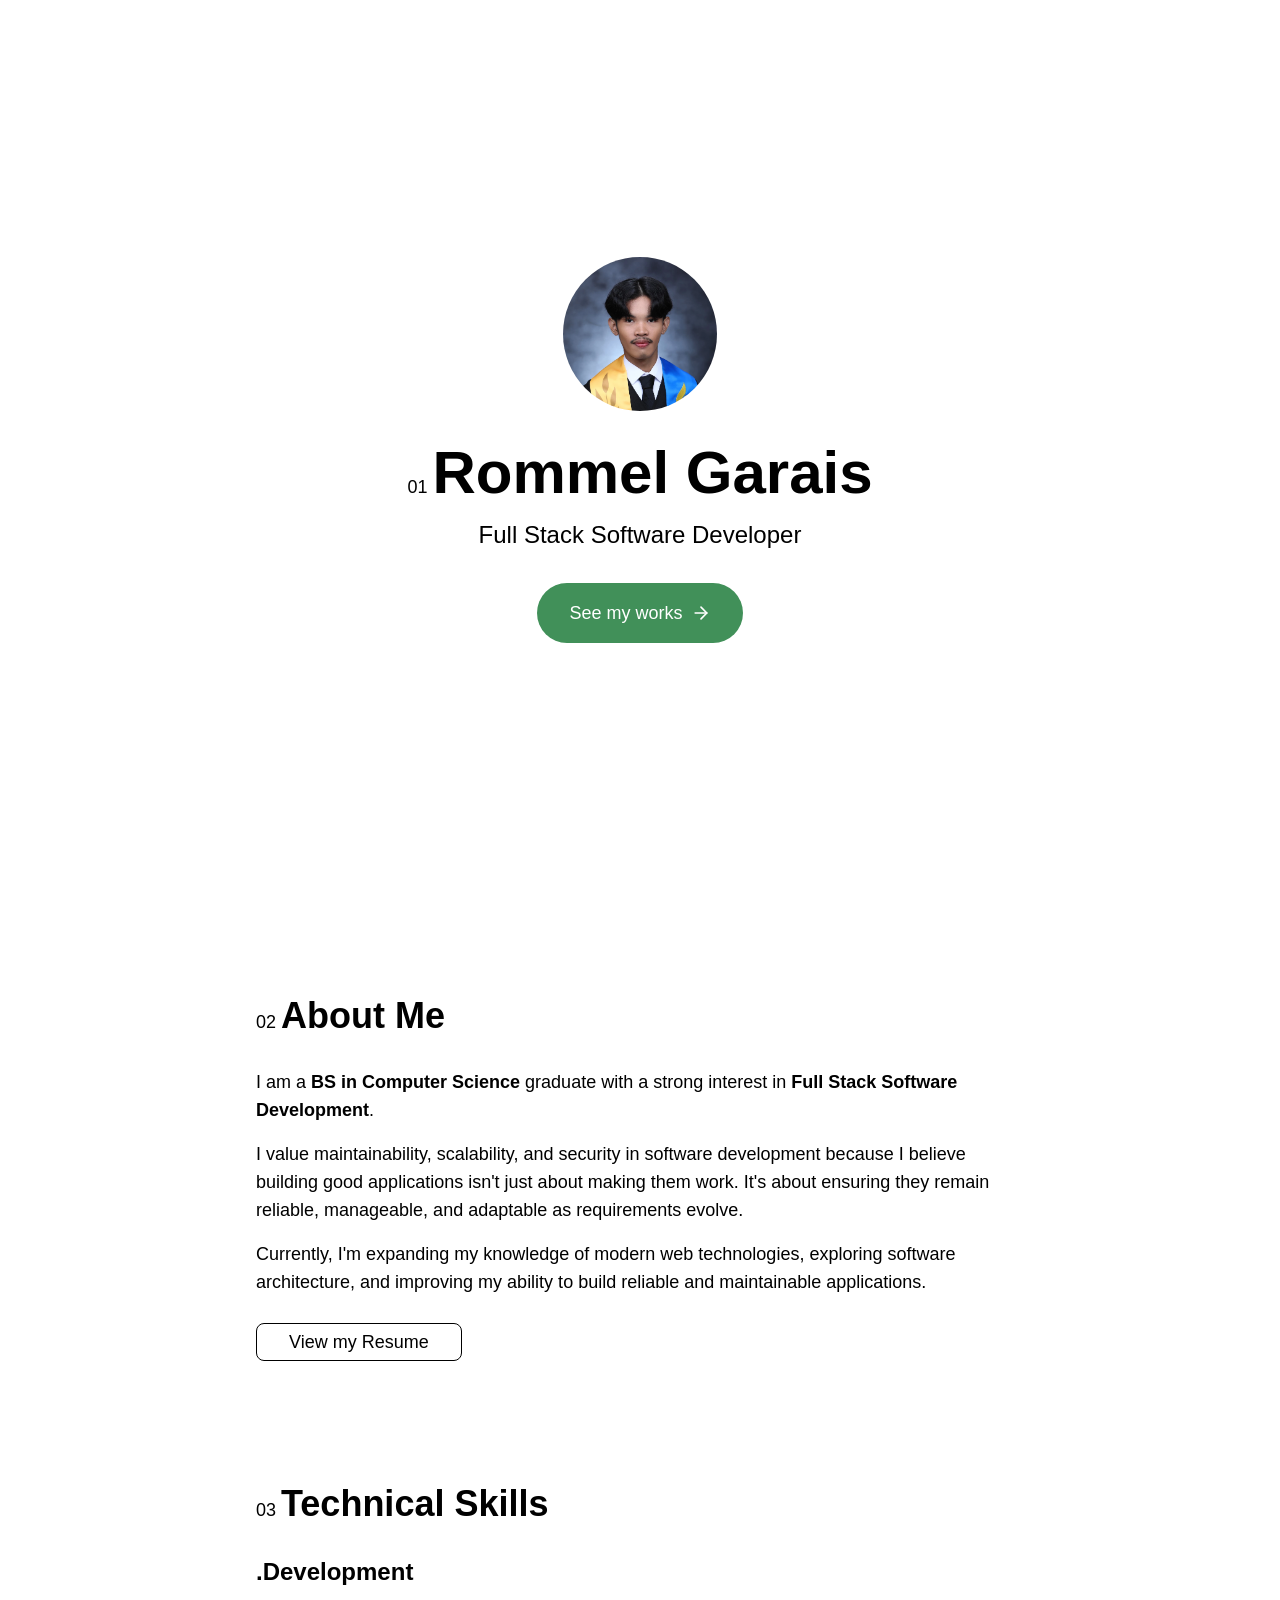
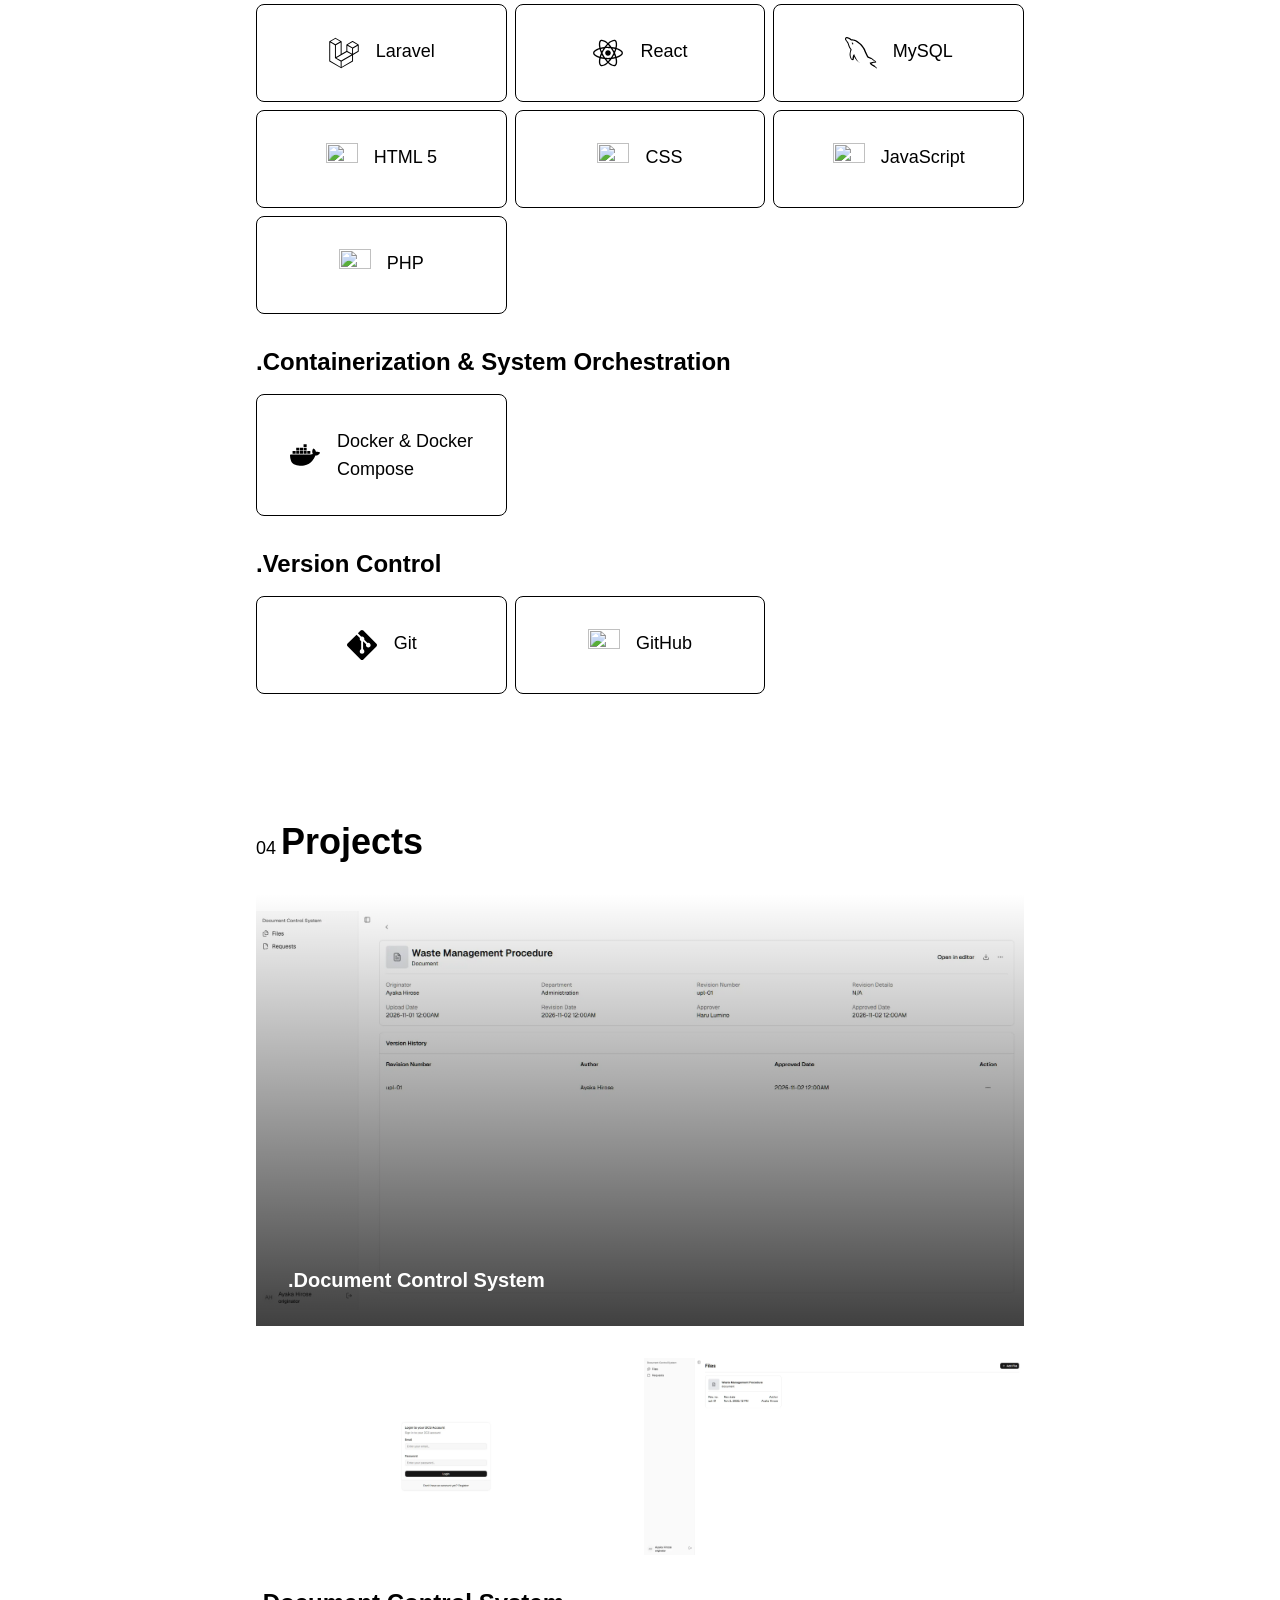
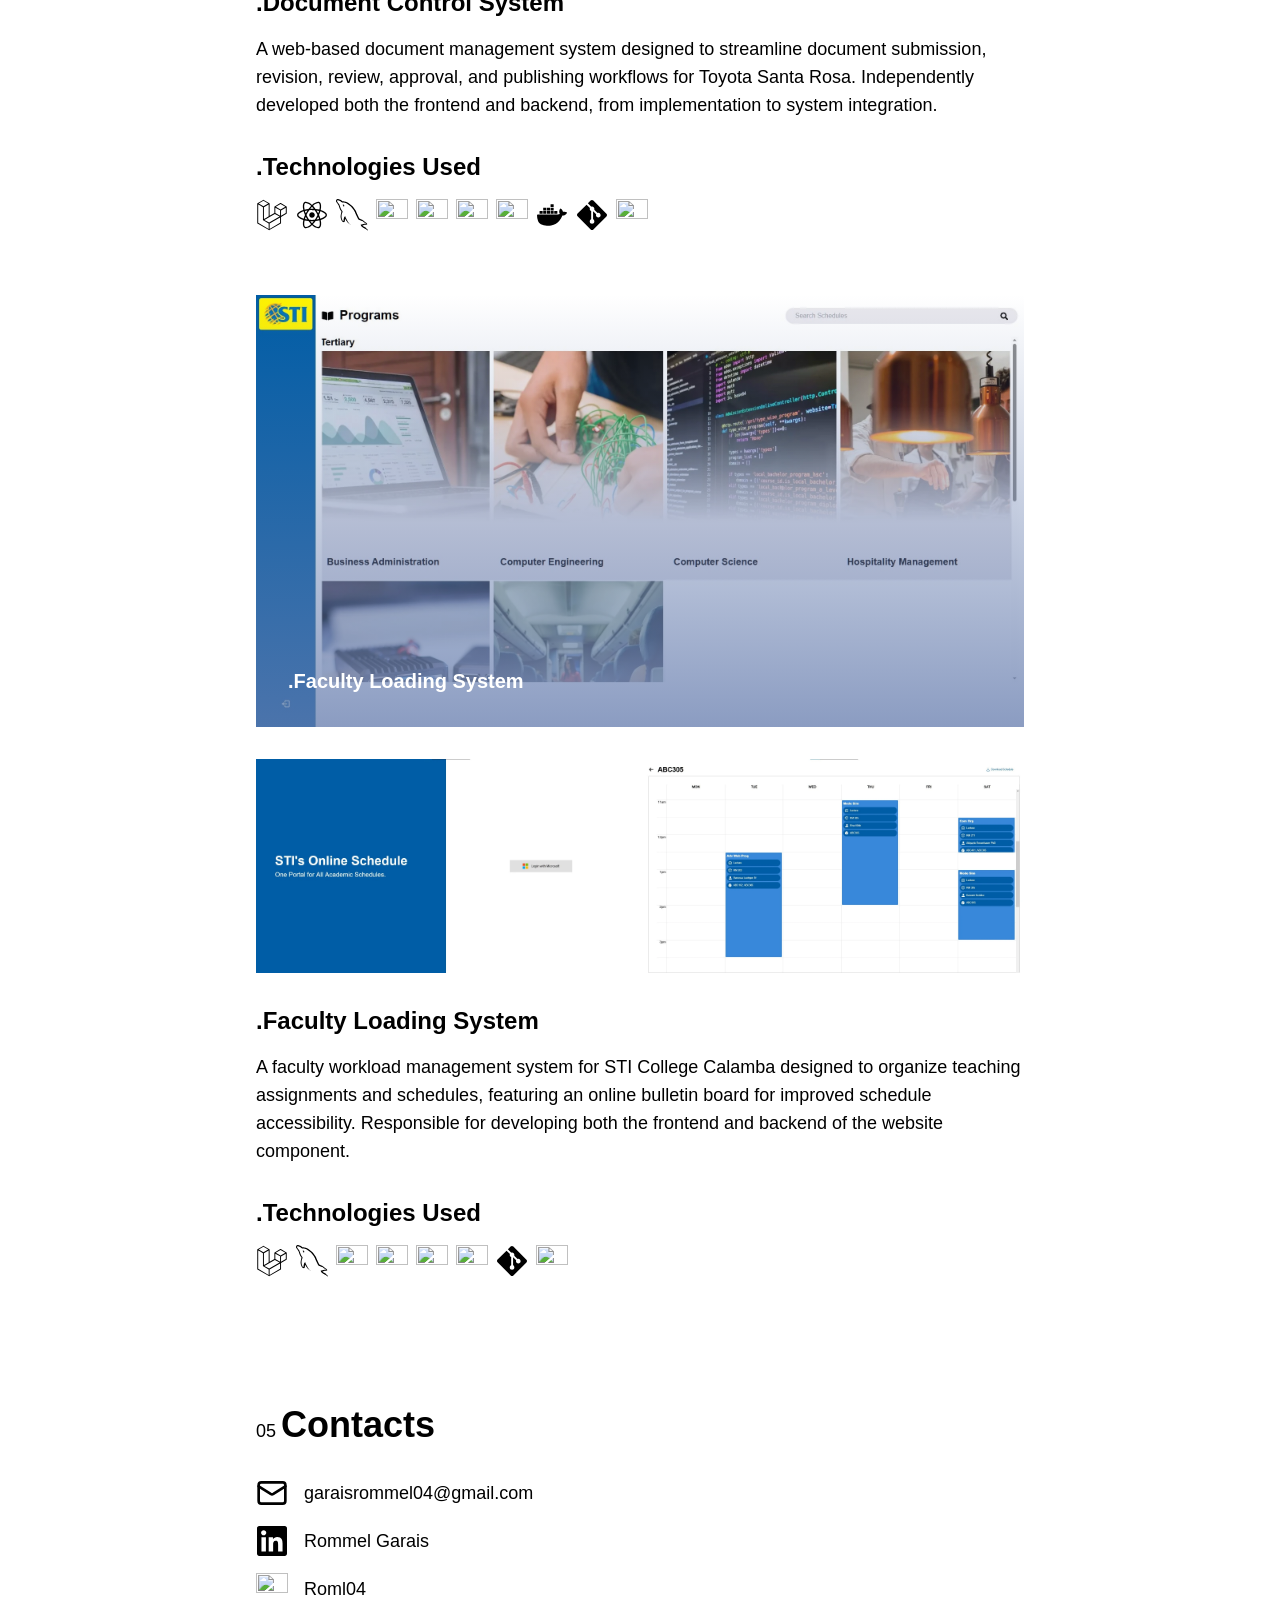
==== commit 43216375: "Fix incorrect project description" ====
--- a/index.html
+++ b/index.html
@@ -14,7 +14,7 @@
         class="flex flex-col gap-4 md:gap-8 items-center justify-center h-full p-8 md:px-64"
       >
         <img
-          src="./assets//images/profile-pic.webp"
+          src="./assets/images/profile-pic.webp"
           class="transition-transform duration-300 ease-in-out hover:scale-110 rounded-full aspect-square object-cover w-2/3 md:w-1/5"
           alt=""
         />
@@ -82,17 +82,11 @@
         <div>
           <a
             target="_blank"
-            href="/assets/GARAIS-ROMMEL-(D-2).pdf"
+            href="./assets/GARAIS-ROMMEL-(D-2).pdf"
             rel="noopener noreferrer"
             class="transition-colors duration-300 px-8 py-2 border rounded-lg hover:text-white hover:bg-black"
             >View my Resume</a
           >
-          <!-- <a
-            target="_blank"
-            href="/assets/images/GARAIS-ROMMEL-RESUME.webp"
-            class="transition-colors duration-300 px-8 py-2 border rounded-lg hover:text-white hover:bg-black"
-            >View my Resume</a
-          > -->
         </div>
       </div>
     </section>
@@ -211,7 +205,7 @@
           04
           <span class="display2">Projects</span>
         </p>
-        <div class="flex flex-col gap-4 md:gap-16 md:mx-24">
+        <div class="flex flex-col gap-4 md:gap-16">
           <!-- Project 1 -->
           <div class="flex flex-col gap-8">
             <div
@@ -248,8 +242,9 @@
               <p>
                 A web-based document management system designed to streamline
                 document submission, revision, review, approval, and publishing
-                workflows. Independently developed both the frontend and
-                backend, from implementation to system integration.
+                workflows for Toyota Santa Rosa. Independently developed both
+                the frontend and backend, from implementation to system
+                integration.
               </p>
             </div>
             <div class="flex flex-col gap-4">
@@ -318,10 +313,6 @@
                 class="aspect-video group cursor-pointer w-full object-cover bg-cover bg-top flex items-end p-4 md:p-8 justify-between project-2"
               >
                 <h2 class="relative text-white">.Faculty Loading System</h2>
-                <!-- <a href="" class="relative text-white flex gap-2 hover:underline"
-                ><span class="hidden md:block text-xl">Visit KumoWrite</span>
-                <img src="assets/icons/square-arrow-up-right-exit.svg" />
-              </a> -->
               </div>
             </div>
             <div class="flex gap-2 w-full">
@@ -330,7 +321,7 @@
               >
                 <img
                   class="hover:scale-150 w-full transition-scale duration-300 ease-in-out"
-                  src="/assets/images/FLS-LoginPage-Front.webp"
+                  src="./assets/images/FLS-LoginPage-Front.webp"
                   alt=""
                 />
               </div>
@@ -339,7 +330,7 @@
               >
                 <img
                   class="hover:scale-150 w-full transition-scale duration-300 ease-in-out"
-                  src="/assets/images/FLS-SchedulePage-Front.webp"
+                  src="./assets/images/FLS-SchedulePage-Front.webp"
                   alt=""
                 />
               </div>
@@ -347,10 +338,11 @@
             <div class="flex flex-col gap-4">
               <h1>.Faculty Loading System</h1>
               <p>
-                A web-based document management system designed to streamline
-                document submission, revision, review, approval, and publishing
-                workflows. Independently developed both the frontend and
-                backend, from implementation to system integration.
+                A faculty workload management system for STI College Calamba
+                designed to organize teaching assignments and schedules,
+                featuring an online bulletin board for improved schedule
+                accessibility. Responsible for developing both the frontend and
+                backend of the website component.
               </p>
             </div>
             <div class="flex flex-col gap-4">
